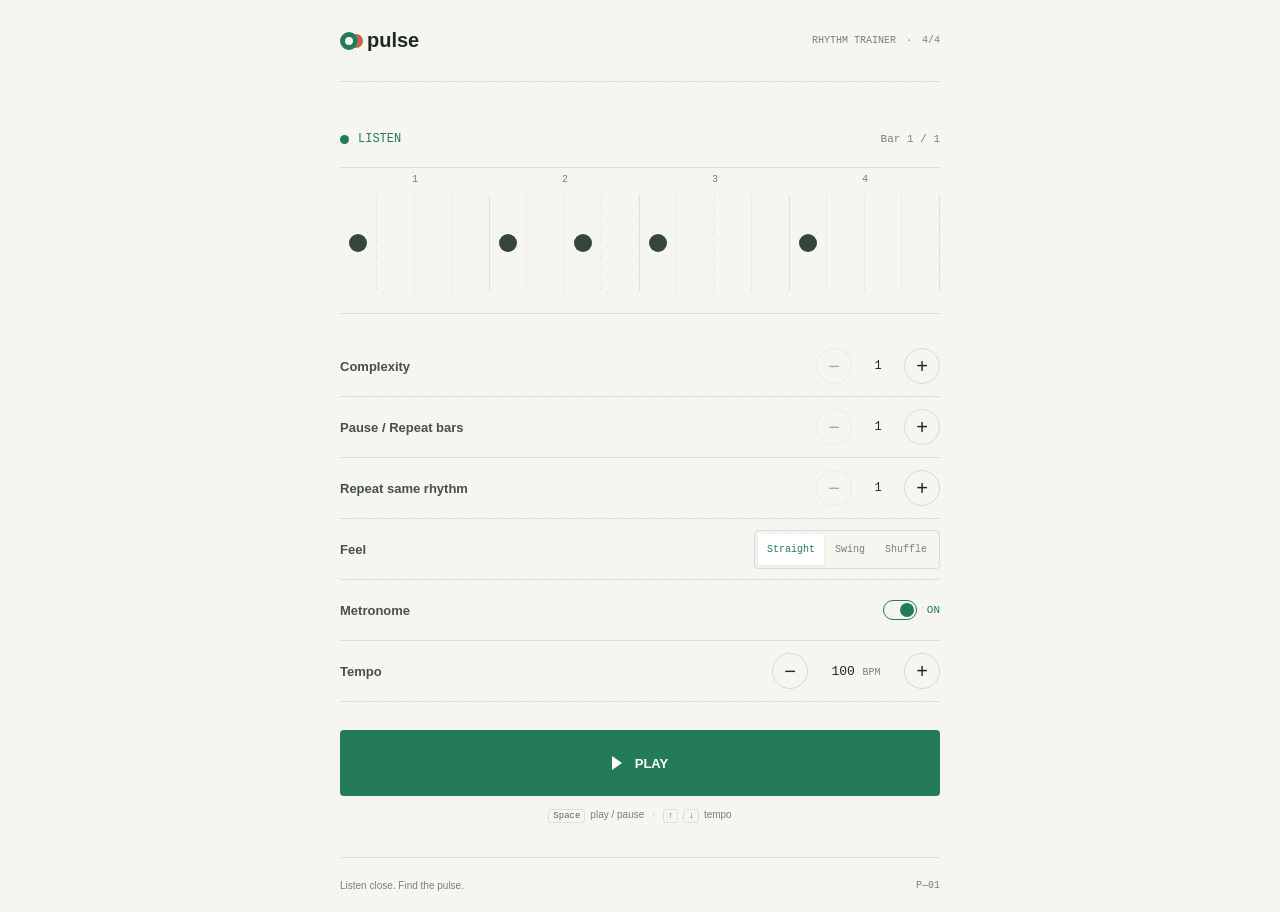
==== htmlSite.html @ c1c6c2f1 "Add files via upload" ====
<!doctype html>
<html lang="en">
<head>
  <meta charset="utf-8">
  <meta name="viewport" content="width=device-width, initial-scale=1">
  <meta name="theme-color" content="#f5f6ef">
  <title>Pulse | Rhythm Trainer</title>
  <link rel="manifest" href="./manifest.webmanifest">
  <link rel="apple-touch-icon" href="./apple-touch-icon.png">
  <meta name="apple-mobile-web-app-capable" content="yes">
  <meta name="apple-mobile-web-app-status-bar-style" content="default">
  <style>
:root {
  color-scheme: light;
  --paper: #f5f6ef;
  --ink: #1d2925;
  --muted: #78817a;
  --line: #dce1d8;
  --green: #237b57;
  --green-soft: #e2eee5;
  --coral: #c85f48;
  --coral-soft: #f6e5df;
  --mono: 'SFMono-Regular', Consolas, 'Liberation Mono', monospace;
  --sans: 'Avenir Next', Avenir, 'Trebuchet MS', sans-serif;
}

* { box-sizing: border-box; }

html { min-width: 320px; background: var(--paper); }

body {
  min-height: 100vh;
  margin: 0;
  color: var(--ink);
  font-family: var(--sans);
  background-color: var(--paper);
  background-image: radial-gradient(#d7ddd2 0.7px, transparent 0.7px);
  background-size: 15px 15px;
  -webkit-tap-highlight-color: transparent;
  user-select: none;
  -webkit-user-select: none;
}

button { color: inherit; font: inherit; }
button:focus-visible, a:focus-visible { outline: 3px solid #438e6e; outline-offset: 3px; }

.app-shell {
  display: flex;
  flex-direction: column;
  width: min(100% - 48px, 600px);
  min-height: 100vh;
  margin: 0 auto;
}

.topline, footer {
  display: flex;
  align-items: center;
  justify-content: space-between;
}

.topline { height: 82px; border-bottom: 1px solid var(--line); }

.wordmark {
  display: inline-flex;
  gap: 9px;
  align-items: center;
  color: var(--ink);
  font-size: 20px;
  font-weight: 800;
  letter-spacing: 0;
  text-decoration: none;
}

.brand-mark {
  width: 18px;
  height: 18px;
  border: 5px solid var(--green);
  border-radius: 50%;
  box-shadow: 7px 0 0 -2px var(--coral);
}

.meter-label, .footer-mark {
  color: var(--muted);
  font: 10px var(--mono);
  letter-spacing: 0;
}

.meter-label span { padding: 0 4px; color: var(--coral); }

.practice { flex: 1; padding: 50px 0 34px; }

.phase-row { display: flex; align-items: center; justify-content: space-between; margin-bottom: 21px; }

.phase-indicator { display: inline-flex; gap: 9px; align-items: center; color: var(--green); }
.phase-indicator.your-turn { color: var(--coral); }
.phase-dot { width: 9px; height: 9px; border-radius: 50%; background: currentColor; }
.phase-name { font: 500 12px var(--mono); letter-spacing: 0; }
.bar-position { color: var(--muted); font: 11px var(--mono); }

.timeline-wrap {
  position: relative;
  padding-top: 27px;
  padding-bottom: 22px;
  border-top: 1px solid var(--line);
  border-bottom: 1px solid var(--line);
}

.grid-labels {
  position: absolute;
  inset: 6px 0 auto;
  display: grid;
  height: 13px;
  grid-template-columns: repeat(var(--step-count, 4), minmax(0, 1fr));
  color: #748078;
  font: 10px var(--mono);
  text-align: center;
}

.timeline { position: relative; display: grid; min-height: 96px; grid-template-columns: repeat(4, minmax(0, 1fr)); }
.beat-group { display: grid; grid-template-columns: repeat(4, minmax(0, 1fr)); border-right: 1px solid var(--line); }
.beat-group:last-child { border-right: 0; }
.subdivision {
  position: relative;
  display: grid;
  min-width: 0;
  place-items: center;
  border-right: 1px dotted #e1e4dc;
}
.subdivision:last-child { border-right: 0; }
.note-marker {
  display: none;
  z-index: 1;
  width: 18px;
  height: 18px;
  border-radius: 50%;
  background: #35443c;
}
.subdivision.is-hit .note-marker { display: block; }
.subdivision.is-sounding .note-marker {
  width: 26px;
  height: 26px;
  background: var(--green);
  box-shadow: 0 0 0 5px var(--green-soft), 0 0 15px #237b5740;
}
.playhead {
  position: absolute;
  z-index: 2;
  top: -5px;
  bottom: -7px;
  left: 0;
  width: 2px;
  background: var(--green);
  opacity: 0;
  pointer-events: none;
}
.your-turn-mode .playhead { background: var(--coral); }

.settings { padding-top: 22px; }
.setting-row {
  display: flex;
  min-height: 61px;
  align-items: center;
  justify-content: space-between;
  border-bottom: 1px solid var(--line);
}
.setting-label { color: #45514a; font-size: 13px; font-weight: 600; }

.stepper { display: flex; align-items: center; gap: 13px; }
.stepper button {
  display: grid;
  width: 36px;
  height: 36px;
  padding: 0;
  place-items: center;
  border: 1px solid #d5dbd2;
  border-radius: 50%;
  background: transparent;
  cursor: pointer;
  font-size: 20px;
  line-height: 1;
  transition: background 120ms ease, border-color 120ms ease, transform 120ms ease;
  touch-action: manipulation;
}
.stepper button:hover:not(:disabled) { border-color: var(--green); background: white; }
.stepper button:active:not(:disabled) { transform: scale(.93); }
.stepper button:disabled { opacity: .35; cursor: default; }
.stepper output { min-width: 26px; color: var(--ink); text-align: center; font: 12px var(--mono); }
.tempo-stepper { gap: 11px; }
.tempo-stepper output { min-width: 74px; font-size: 13px; }
.tempo-stepper small { color: var(--muted); font: 10px var(--mono); }

.feel-control {
  display: inline-flex;
  gap: 2px;
  padding: 3px;
  border: 1px solid #d5dbd2;
  border-radius: 4px;
}
.feel-control button {
  min-height: 31px;
  padding: 0 9px;
  border: 0;
  border-radius: 2px;
  background: transparent;
  color: var(--muted);
  cursor: pointer;
  font: 10px var(--mono);
  touch-action: manipulation;
}
.feel-control button[aria-pressed="true"] { background: white; color: var(--green); box-shadow: 0 1px 3px #1d29251a; }

.toggle {
  display: inline-flex;
  gap: 10px;
  min-width: 78px;
  align-items: center;
  justify-content: flex-end;
  padding: 8px 0 8px 8px;
  border: 0;
  background: transparent;
  color: var(--green);
  cursor: pointer;
  font: 11px var(--mono);
  touch-action: manipulation;
}
.toggle[aria-pressed="false"] { color: var(--muted); }
.toggle-track { display: flex; width: 34px; height: 20px; align-items: center; padding: 2px; border: 1px solid currentColor; border-radius: 12px; }
.toggle-track span { width: 14px; height: 14px; border-radius: 50%; background: currentColor; transition: transform 150ms ease; }
.toggle[aria-pressed="true"] .toggle-track span { transform: translateX(14px); }

.play-button {
  display: flex;
  width: 100%;
  min-height: 66px;
  gap: 13px;
  align-items: center;
  justify-content: center;
  margin-top: 28px;
  border: 0;
  border-radius: 4px;
  background: var(--green);
  color: white;
  cursor: pointer;
  font-size: 13px;
  font-weight: 800;
  letter-spacing: 0;
  transition: background 150ms ease, transform 120ms ease;
  touch-action: manipulation;
}
.play-button:hover { background: #1c6849; }
.play-button:active { transform: scale(.99); }
.play-icon { width: 0; height: 0; border-top: 7px solid transparent; border-bottom: 7px solid transparent; border-left: 10px solid white; }
.play-button.is-playing { background: #263b32; }
.play-button.is-playing .play-icon { width: 10px; height: 14px; border: 0; border-right: 3px solid white; border-left: 3px solid white; }

.keyboard-hint { display: flex; justify-content: center; gap: 5px; margin: 13px 0 0; color: var(--muted); font-size: 10px; }
.keyboard-hint > span { padding: 0 3px; color: #b0b6ad; }
kbd { padding: 1px 4px; border: 1px solid var(--line); border-radius: 3px; color: #59645d; font: 9px var(--mono); }

footer { min-height: 55px; border-top: 1px solid var(--line); color: var(--muted); font-size: 10px; }

@media (max-width: 520px) {
  .app-shell { width: min(100% - 36px, 440px); }
  .topline { height: 68px; }
  .practice { padding-top: 35px; }
  .setting-row { min-height: 59px; }
  .stepper { gap: 10px; }
  .stepper button { width: 40px; height: 40px; }
  .setting-label { font-size: 12px; }
  .feel-control button { padding: 0 7px; font-size: 9px; }
  .play-button { min-height: 70px; margin-top: 25px; }
}

@media (prefers-reduced-motion: reduce) {
  *, *::before, *::after { scroll-behavior: auto !important; transition-duration: .01ms !important; }
}
  </style>
</head>
<body>
  <main class="app-shell">
    <header class="topline">
      <a class="wordmark" href="#" aria-label="Pulse Rhythm Trainer home"><span class="brand-mark" aria-hidden="true"></span>pulse</a>
      <span class="meter-label">RHYTHM TRAINER <span>·</span> 4/4</span>
    </header>

    <section class="practice" aria-label="Rhythm practice">
      <div class="phase-row">
        <div class="phase-indicator listen-phase" id="phase-indicator" aria-live="polite">
          <span class="phase-dot" aria-hidden="true"></span>
          <span class="phase-name" id="phase-name">LISTEN</span>
        </div>
        <span class="bar-position" id="bar-position">Bar 1 / 1</span>
      </div>

      <div class="timeline-wrap" id="timeline-wrap" aria-label="Rhythm timeline">
        <div class="grid-labels" id="grid-labels" aria-hidden="true"></div>
        <div class="timeline" id="timeline" role="img" aria-label="Generated rhythm"></div>
      </div>

      <div class="settings" aria-label="Practice settings">
        <div class="setting-row">
          <span class="setting-label">Complexity</span>
          <div class="stepper" role="group" aria-label="Complexity">
            <button type="button" data-control="complexity" data-delta="-1" aria-label="Decrease complexity">−</button>
            <output id="complexity-value" for="complexity-minus complexity-plus">1</output>
            <button type="button" data-control="complexity" data-delta="1" aria-label="Increase complexity">+</button>
          </div>
        </div>
        <div class="setting-row">
          <span class="setting-label">Pause / Repeat bars</span>
          <div class="stepper" role="group" aria-label="Pause / Repeat bars">
            <button type="button" data-control="pauseBars" data-delta="-1" aria-label="Decrease repeat bars">−</button>
            <output id="pause-bars-value">1</output>
            <button type="button" data-control="pauseBars" data-delta="1" aria-label="Increase repeat bars">+</button>
          </div>
        </div>
        <div class="setting-row">
          <span class="setting-label">Repeat same rhythm</span>
          <div class="stepper" role="group" aria-label="Repeat same rhythm">
            <button type="button" data-control="repeatCount" data-delta="-1" aria-label="Decrease rhythm repeats">−</button>
            <output id="repeat-count-value">1</output>
            <button type="button" data-control="repeatCount" data-delta="1" aria-label="Increase rhythm repeats">+</button>
          </div>
        </div>
        <div class="setting-row">
          <span class="setting-label">Feel</span>
          <div class="feel-control" role="group" aria-label="Rhythm feel">
            <button type="button" data-feel="straight" aria-pressed="true">Straight</button>
            <button type="button" data-feel="swing" aria-pressed="false">Swing</button>
            <button type="button" data-feel="shuffle" aria-pressed="false">Shuffle</button>
          </div>
        </div>
        <div class="setting-row">
          <span class="setting-label">Metronome</span>
          <button class="toggle" id="metronome-toggle" type="button" aria-pressed="true"><span class="toggle-track" aria-hidden="true"><span></span></span><span id="metronome-value">ON</span></button>
        </div>
        <div class="setting-row tempo-row">
          <span class="setting-label">Tempo</span>
          <div class="stepper tempo-stepper" role="group" aria-label="Tempo">
            <button type="button" data-control="tempo" data-delta="-5" aria-label="Decrease tempo by 5 BPM">−</button>
            <output id="tempo-value">100 <small>BPM</small></output>
            <button type="button" data-control="tempo" data-delta="5" aria-label="Increase tempo by 5 BPM">+</button>
          </div>
        </div>
      </div>

      <button class="play-button" id="play-button" type="button" aria-label="Start rhythm training">
        <span class="play-icon" aria-hidden="true"></span>
        <span id="play-label">PLAY</span>
      </button>
      <p class="keyboard-hint"><kbd>Space</kbd> play / pause <span>·</span> <kbd>↑</kbd><kbd>↓</kbd> tempo</p>
    </section>
    <footer><span>Listen close. Find the pulse.</span><span class="footer-mark">P—01</span></footer>
  </main>
<script>
const state = {
  tempo: 100,
  complexity: 1,
  feel: 'straight',
  pauseBars: 1,
  repeatCount: 1,
  metronome: true,
  playing: false,
  rhythm: [],
};

const rhythmGenerator = {
  generate(level, feel) {
    const hits = new Array(16).fill(false);
    const chance = (value) => Math.random() < value;

    if (level === 1) {
      for (let beat = 0; beat < 4; beat += 1) hits[beat * 4] = chance(0.7);
      if (hits.filter(Boolean).length < 2) {
        hits[0] = true;
        hits[8] = true;
      }
    } else {
      const downbeatChance = level === 2 ? 0.72 : level === 3 ? 0.66 : 0.62;
      const eighthChance = level === 2 ? 0.22 : level === 3 ? 0.38 : level === 4 ? 0.31 : 0.4;
      const sixteenthChance = level === 4 ? 0.13 : level === 5 ? 0.2 : 0;

      for (let beat = 0; beat < 4; beat += 1) {
        const base = beat * 4;
        hits[base] = chance(downbeatChance);
        hits[base + 2] = chance(eighthChance);
        if (sixteenthChance) {
          hits[base + 1] = chance(sixteenthChance);
          hits[base + 3] = chance(sixteenthChance);
        }
      }

      if (level >= 3 && !hits.some((hit, index) => hit && index % 4 !== 0)) {
        hits[level === 3 ? 6 : 5] = true;
      }
      if (hits.filter(Boolean).length < 2) {
        hits[0] = true;
        hits[8] = true;
      }
      if (level === 5 && hits.filter(Boolean).length > 11) {
        const onsets = hits.map((hit, index) => hit ? index : -1).filter((index) => index >= 0);
        for (const index of onsets.slice(10)) hits[index] = false;
      }
    }

    const offbeatPositions = [2, 6, 10, 14];
    if (!offbeatPositions.some((position) => hits[position])) {
      if (level === 5 && hits.filter(Boolean).length >= 11) {
        const removable = hits.findIndex((hit, index) => hit && index % 4 !== 0);
        if (removable >= 0) hits[removable] = false;
      }
      const position = offbeatPositions[Math.floor(Math.random() * offbeatPositions.length)];
      hits[position] = true;
    }

    const swingRatio = feel === 'swing' ? 0.6 : feel === 'shuffle' ? 2 / 3 : null;
    const positions = hits.flatMap((hit, subdivision) => {
      if (!hit) return [];
      const beat = Math.floor(subdivision / 4);
      const part = subdivision % 4;
      return [part === 2 && swingRatio !== null ? beat + swingRatio : subdivision / 4];
    });
    return positions.map((position, index) => {
      const nextPosition = positions[index + 1] ?? 4;
      return {
        position,
        duration: Math.min(1, nextPosition - position),
        scheduledAudioTime: null,
        soundDuration: 0,
      };
    });
  },
};

const audioEngine = {
  context: null,
  unlocked: false,
  activeSources: new Set(),

  async resume() {
    if (this.context?.state === 'closed') {
      this.context = null;
      this.unlocked = false;
    }
    if (!this.context) {
      const AudioContextClass = window.AudioContext || window.webkitAudioContext;
      if (!AudioContextClass) throw new Error('Web Audio is not supported in this browser.');
      this.context = new AudioContextClass();
    }
    const context = this.context;
    if (!this.unlocked || context.state !== 'running') {
      const source = context.createBufferSource();
      source.buffer = context.createBuffer(1, 1, context.sampleRate);
      source.connect(context.destination);
      source.start(0);
      this.unlocked = true;
    }
    if (context.state !== 'running') await context.resume();
    if (context.state !== 'running') throw new Error('AudioContext could not be resumed.');
    return context;
  },

  tone(time, frequency, volume, type, duration) {
    const context = this.context;
    const oscillator = context.createOscillator();
    const gain = context.createGain();
    oscillator.type = type;
    oscillator.frequency.setValueAtTime(frequency, time);
    gain.gain.setValueAtTime(0.0001, time);
    gain.gain.exponentialRampToValueAtTime(volume, time + 0.004);
    gain.gain.exponentialRampToValueAtTime(0.0001, time + duration);
    oscillator.connect(gain);
    gain.connect(context.destination);
    oscillator.addEventListener('ended', () => this.activeSources.delete(oscillator), { once: true });
    this.activeSources.add(oscillator);
    oscillator.start(time);
    oscillator.stop(time + duration + 0.01);
  },

  click(time, accented) {
    this.tone(time, accented ? 1250 : 930, accented ? 0.035 : 0.021, 'sine', 0.045);
  },

  hit(time, duration) {
    this.tone(time, 620, 0.13, 'triangle', duration);
  },

  stopAll() {
    for (const source of this.activeSources) {
      try { source.stop(); } catch { /* The source may already have ended. */ }
    }
    this.activeSources.clear();
  },
};

const scheduler = {
  intervalId: null,
  nextBeatTime: 0,
  segment: null,
  segments: [],
  lookahead: 0.12,

  start(startTime) {
    this.segments = [];
    this.segment = null;
    this.nextBeatTime = startTime;
    this.startBar(startTime, 'countin', 1, 1, state.rhythm, 1, state.repeatCount, state.pauseBars);
    this.intervalId = window.setInterval(() => this.tick(), 25);
    this.tick();
  },

  stop() {
    if (this.intervalId !== null) window.clearInterval(this.intervalId);
    this.intervalId = null;
    this.segment = null;
    this.segments = [];
  },

  startBar(startTime, kind, bar, total, rhythm, cycle, cycleTotal, turnTotal) {
    this.segment = {
      kind,
      bar,
      total,
      rhythm,
      cycle,
      cycleTotal,
      turnTotal,
      startTime,
      endTime: null,
      beatTimes: [startTime],
      beat: 0,
    };
    this.segments.push(this.segment);
    if (this.segments.length > 64) this.segments.shift();
  },

  tick() {
    if (!state.playing || !audioEngine.context) return;
    const horizon = audioEngine.context.currentTime + this.lookahead;
    while (this.nextBeatTime < horizon) this.scheduleBeat(this.nextBeatTime);
  },

  scheduleBeat(time) {
    const segment = this.segment;
    if (!segment) return;
    const beat = segment.beat;
    const beatDuration = 60 / state.tempo;
    segment.beatTimes[beat + 1] = time + beatDuration;

    if (state.metronome) audioEngine.click(time, beat === 0);
    if (segment.kind === 'listen') {
      for (const event of segment.rhythm) {
        if (event.position < beat || event.position >= beat + 1) continue;
        const eventTime = time + (event.position - beat) * beatDuration;
        event.scheduledAudioTime = eventTime;
        event.soundDuration = Math.min(0.12, event.duration * beatDuration * 0.8);
        audioEngine.hit(eventTime, event.soundDuration);
      }
    }

    segment.beat += 1;
    this.nextBeatTime = time + beatDuration;
    if (segment.beat === 4) this.advance(segment, this.nextBeatTime);
  },

  advance(segment, nextStart) {
    segment.endTime = nextStart;
    if (segment.kind === 'countin') {
      this.startBar(nextStart, 'listen', 1, 1, segment.rhythm, segment.cycle, segment.cycleTotal, segment.turnTotal);
    } else if (segment.kind === 'listen') {
      this.startBar(nextStart, 'turn', 1, segment.turnTotal, segment.rhythm, segment.cycle, segment.cycleTotal, segment.turnTotal);
    } else if (segment.bar < segment.total) {
      this.startBar(nextStart, 'turn', segment.bar + 1, segment.total, segment.rhythm, segment.cycle, segment.cycleTotal, segment.turnTotal);
    } else if (segment.cycle < segment.cycleTotal) {
      this.startBar(nextStart, 'listen', 1, 1, segment.rhythm, segment.cycle + 1, segment.cycleTotal, segment.turnTotal);
    } else {
      this.startBar(nextStart, 'listen', 1, 1, rhythmGenerator.generate(state.complexity, state.feel), 1, state.repeatCount, state.pauseBars);
    }
  },

  segmentAt(time) {
    for (let index = this.segments.length - 1; index >= 0; index -= 1) {
      const segment = this.segments[index];
      if (time >= segment.startTime && (segment.endTime === null || time < segment.endTime)) return segment;
    }
    return null;
  },
};

const visualizer = {
  cells: [],
  playhead: null,
  animationId: null,

  init() {
    const timeline = document.getElementById('timeline');
    this.playhead = document.createElement('span');
    this.playhead.className = 'playhead';
    this.playhead.setAttribute('aria-hidden', 'true');
    this.cells = [];
    for (let beat = 0; beat < 4; beat += 1) {
      const group = document.createElement('div');
      group.className = 'beat-group';
      for (let part = 0; part < 4; part += 1) {
        const cell = document.createElement('div');
        cell.className = 'subdivision';
        const marker = document.createElement('span');
        marker.className = 'note-marker';
        marker.setAttribute('aria-hidden', 'true');
        cell.append(marker);
        group.append(cell);
        this.cells.push(cell);
      }
      timeline.append(group);
    }
    timeline.append(this.playhead);
    this.renderRhythm();
    this.animationId = window.requestAnimationFrame(() => this.frame());
  },

  renderRhythm(rhythm = state.rhythm) {
    const labels = document.getElementById('grid-labels');
    const stepCount = state.complexity === 1 ? 4 : state.complexity <= 3 ? 8 : 16;
    const partsPerBeat = stepCount / 4;
    labels.replaceChildren();
    labels.style.setProperty('--step-count', stepCount);

    for (let step = 0; step < stepCount; step += 1) {
      const label = document.createElement('span');
      const beat = Math.floor(step / partsPerBeat) + 1;
      const part = step % partsPerBeat;
      label.textContent = partsPerBeat === 1 ? String(beat) : partsPerBeat === 2 ? (part === 0 ? String(beat) : '&') : ['','e','&','a'][part] || String(beat);
      if (partsPerBeat === 4 && part === 0) label.textContent = String(beat);
      labels.append(label);
    }

    this.cells.forEach((cell) => {
      cell.rhythmEvent = null;
      cell.classList.remove('is-hit', 'is-sounding');
    });
    rhythm.forEach((event) => {
      const cell = this.cells[Math.round(event.position * 4)];
      if (!cell) return;
      cell.rhythmEvent = event;
      cell.classList.add('is-hit');
    });
  },

  frame() {
    const now = audioEngine.context?.currentTime ?? 0;
    const segment = state.playing ? scheduler.segmentAt(now) : null;
    const rhythm = segment?.rhythm ?? state.rhythm;
    if (rhythm !== state.rhythm) {
      state.rhythm = rhythm;
      this.renderRhythm(rhythm);
    }
    document.getElementById('phase-indicator').classList.toggle('your-turn', segment?.kind === 'turn');
    document.getElementById('timeline-wrap').classList.toggle('your-turn-mode', segment?.kind === 'turn');
    const listening = segment?.kind === 'listen';
    this.cells.forEach((cell) => {
      const event = cell.rhythmEvent;
      const sounding = listening && event?.scheduledAudioTime !== null && event?.scheduledAudioTime !== undefined && now >= event.scheduledAudioTime && now < event.scheduledAudioTime + event.soundDuration;
      cell.classList.toggle('is-sounding', sounding);
    });

    if (segment) {
      document.getElementById('phase-name').textContent = segment.kind === 'turn' ? 'YOUR TURN' : 'LISTEN';
      const repeatLabel = segment.cycleTotal > 1 ? `Repeat ${segment.cycle} / ${segment.cycleTotal} · ` : '';
      document.getElementById('bar-position').textContent = `${repeatLabel}Bar ${segment.bar} / ${segment.total}`;
      let beat = 0;
      while (beat < 3 && now >= (segment.beatTimes[beat + 1] ?? Infinity)) beat += 1;
      const beatStart = segment.beatTimes[beat] ?? segment.startTime;
      const beatEnd = segment.beatTimes[beat + 1] ?? beatStart + 60 / state.tempo;
      const fraction = Math.min(0.999, Math.max(0, (now - beatStart) / (beatEnd - beatStart)));
      this.playhead.style.left = `${((beat + fraction) / 4) * 100}%`;
      this.playhead.style.opacity = '1';
    } else {
      document.getElementById('phase-name').textContent = 'LISTEN';
      document.getElementById('bar-position').textContent = 'Bar 1 / 1';
      this.playhead.style.opacity = '0';
    }

    this.animationId = window.requestAnimationFrame(() => this.frame());
  },
};

const controls = {
  init() {
    document.querySelectorAll('[data-control]').forEach((button) => {
      button.addEventListener('click', () => {
        const key = button.dataset.control;
        const delta = Number(button.dataset.delta);
        const limits = { complexity: [1, 5], pauseBars: [1, 8], repeatCount: [1, 8], tempo: [40, 220] };
        state[key] = Math.min(limits[key][1], Math.max(limits[key][0], state[key] + delta));
        if (key === 'complexity' && !state.playing) {
          state.rhythm = rhythmGenerator.generate(state.complexity, state.feel);
          visualizer.renderRhythm();
        }
        this.render();
      });
    });

    document.querySelectorAll('[data-feel]').forEach((button) => {
      button.addEventListener('click', () => {
        state.feel = button.dataset.feel;
        if (!state.playing) {
          state.rhythm = rhythmGenerator.generate(state.complexity, state.feel);
          visualizer.renderRhythm();
        }
        this.render();
      });
    });

    document.getElementById('metronome-toggle').addEventListener('click', (event) => {
      state.metronome = !state.metronome;
      event.currentTarget.setAttribute('aria-pressed', String(state.metronome));
      document.getElementById('metronome-value').textContent = state.metronome ? 'ON' : 'OFF';
    });

    document.getElementById('play-button').addEventListener('click', () => this.togglePlayback());
    document.addEventListener('keydown', (event) => {
      const target = event.target;
      const isInteractive = target instanceof HTMLElement && (target.isContentEditable || /^(BUTTON|INPUT|SELECT|TEXTAREA|A)$/.test(target.tagName));
      if (event.code === 'Space' && !isInteractive) {
        event.preventDefault();
        this.togglePlayback();
      } else if (!isInteractive && event.key === 'ArrowUp') {
        event.preventDefault();
        state.tempo = Math.min(220, state.tempo + 5);
        this.render();
      } else if (!isInteractive && event.key === 'ArrowDown') {
        event.preventDefault();
        state.tempo = Math.max(40, state.tempo - 5);
        this.render();
      }
    });
    this.render();
  },

  render() {
    document.getElementById('complexity-value').textContent = state.complexity;
    document.getElementById('pause-bars-value').textContent = state.pauseBars;
    document.getElementById('repeat-count-value').textContent = state.repeatCount;
    document.getElementById('tempo-value').innerHTML = `${state.tempo} <small>BPM</small>`;
    document.querySelectorAll('[data-feel]').forEach((button) => {
      button.setAttribute('aria-pressed', String(button.dataset.feel === state.feel));
    });
    document.querySelectorAll('[data-control]').forEach((button) => {
      const [minimum, maximum] = ({ complexity: [1, 5], pauseBars: [1, 8], repeatCount: [1, 8], tempo: [40, 220] })[button.dataset.control];
      const value = state[button.dataset.control];
      const delta = Number(button.dataset.delta);
      button.disabled = delta < 0 ? value <= minimum : value >= maximum;
    });
  },

  async togglePlayback() {
    if (state.playing) {
      state.playing = false;
      scheduler.stop();
      audioEngine.stopAll();
      this.showPlaybackState(false);
      return;
    }

    const button = document.getElementById('play-button');
    button.disabled = true;
    try {
      const context = await audioEngine.resume();
      state.playing = true;
      scheduler.start(context.currentTime + 0.12);
      visualizer.renderRhythm();
      this.showPlaybackState(true);
    } catch (error) {
      document.getElementById('phase-name').textContent = 'AUDIO UNAVAILABLE';
      console.error(error);
    } finally {
      button.disabled = false;
    }
  },

  showPlaybackState(playing) {
    const button = document.getElementById('play-button');
    button.classList.toggle('is-playing', playing);
    button.setAttribute('aria-label', playing ? 'Pause rhythm training' : 'Start rhythm training');
    document.getElementById('play-label').textContent = playing ? 'PAUSE' : 'PLAY';
  },
};

state.rhythm = rhythmGenerator.generate(state.complexity, state.feel);
visualizer.init();
controls.init();
if ("serviceWorker" in navigator && location.protocol !== "file:") navigator.serviceWorker.register("./service-worker.js").catch(() => {});
</script>
</body>
</html>
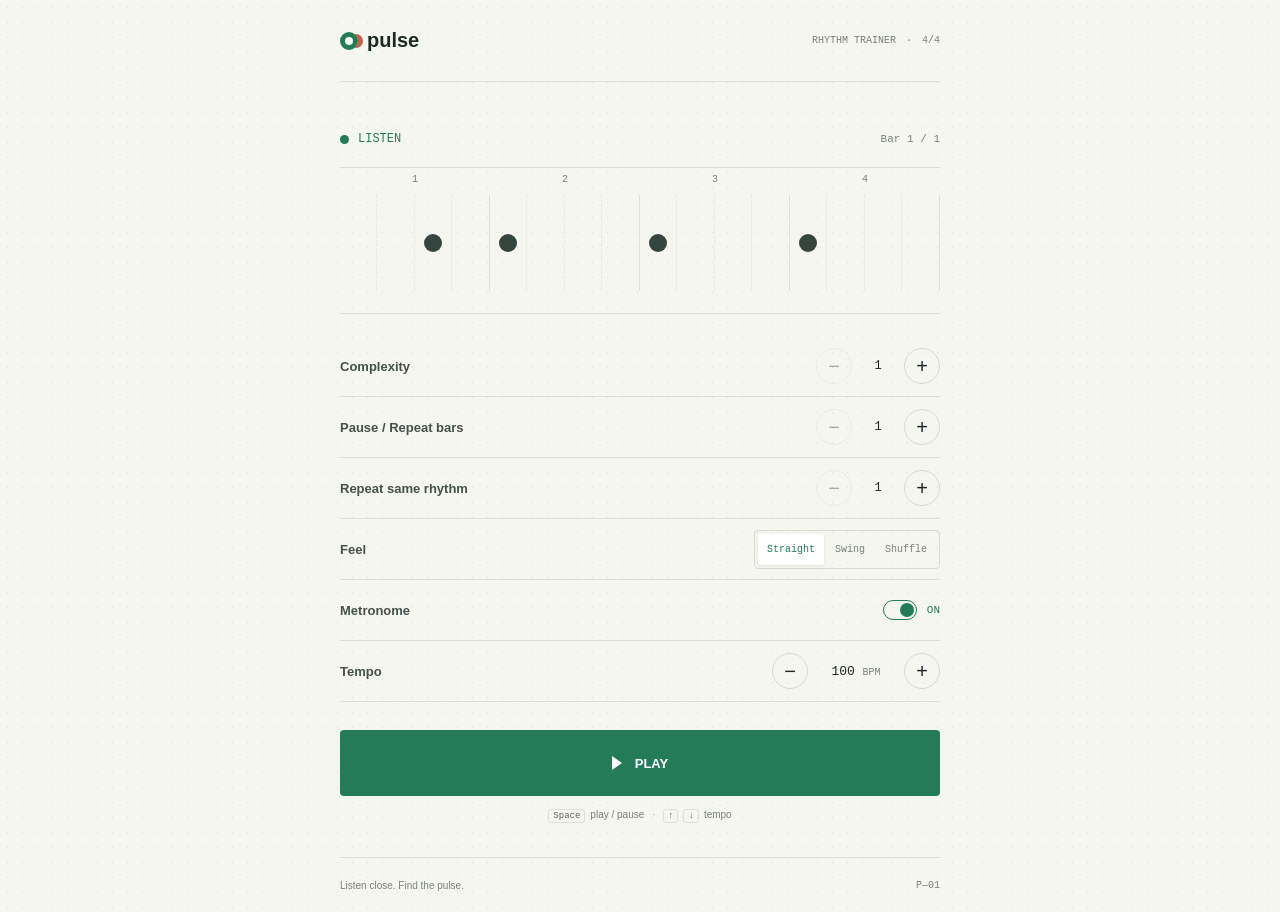
==== commit a162eceb: "Add files via upload" ====
--- a/htmlSite.html
+++ b/htmlSite.html
@@ -437,7 +437,23 @@
   unlocked: false,
   activeSources: new Set(),
 
+  diagnose(action, error) {
+    console.info('[Pulse audio]', {
+      action,
+      browser: navigator.userAgent,
+      contextState: this.context?.state ?? 'not-created',
+      sessionType: navigator.audioSession?.type ?? 'unsupported',
+      unlocked: this.unlocked,
+      schedulerActive: scheduler.intervalId !== null,
+      playing: state.playing,
+      error,
+    });
+  },
+
   async resume() {
+    if (navigator.audioSession) {
+      try { navigator.audioSession.type = 'playback'; } catch (error) { this.diagnose('audio-session-unavailable', error); }
+    }
     if (this.context?.state === 'closed') {
       this.context = null;
       this.unlocked = false;
@@ -446,17 +462,27 @@
       const AudioContextClass = window.AudioContext || window.webkitAudioContext;
       if (!AudioContextClass) throw new Error('Web Audio is not supported in this browser.');
       this.context = new AudioContextClass();
+      this.context.addEventListener('statechange', () => {
+        this.diagnose('context-statechange');
+        if (this.context.state !== 'running' && state.playing) {
+          controls.stopPlayback('Audio paused. Tap PLAY to continue.');
+        }
+      });
     }
     const context = this.context;
+    this.diagnose('resume-requested');
+    const resumeResult = context.resume();
     if (!this.unlocked || context.state !== 'running') {
       const source = context.createBufferSource();
       source.buffer = context.createBuffer(1, 1, context.sampleRate);
       source.connect(context.destination);
+      source.addEventListener('ended', () => source.disconnect(), { once: true });
       source.start(0);
-      this.unlocked = true;
-    }
-    if (context.state !== 'running') await context.resume();
+    }
+    await resumeResult;
     if (context.state !== 'running') throw new Error('AudioContext could not be resumed.');
+    this.unlocked = true;
+    this.diagnose('resume-succeeded');
     return context;
   },
 
@@ -471,7 +497,11 @@
     gain.gain.exponentialRampToValueAtTime(0.0001, time + duration);
     oscillator.connect(gain);
     gain.connect(context.destination);
-    oscillator.addEventListener('ended', () => this.activeSources.delete(oscillator), { once: true });
+    oscillator.addEventListener('ended', () => {
+      this.activeSources.delete(oscillator);
+      oscillator.disconnect();
+      gain.disconnect();
+    }, { once: true });
     this.activeSources.add(oscillator);
     oscillator.start(time);
     oscillator.stop(time + duration + 0.01);
@@ -501,6 +531,7 @@
   lookahead: 0.12,
 
   start(startTime) {
+    this.stop();
     this.segments = [];
     this.segment = null;
     this.nextBeatTime = startTime;
@@ -685,7 +716,25 @@
 };
 
 const controls = {
+  starting: false,
+  startAttempt: 0,
+
   init() {
+    const audioStatus = document.createElement('p');
+    audioStatus.id = 'audio-status';
+    audioStatus.className = 'keyboard-hint';
+    audioStatus.setAttribute('role', 'status');
+    audioStatus.hidden = true;
+    audioStatus.style.display = 'none';
+    document.getElementById('play-button').after(audioStatus);
+    document.addEventListener('visibilitychange', () => {
+      if (document.hidden && (state.playing || this.starting)) {
+        this.stopPlayback('Audio paused. Tap PLAY to continue.');
+      }
+    });
+    window.addEventListener('pagehide', () => {
+      if (state.playing || this.starting) this.stopPlayback('Audio paused. Tap PLAY to continue.');
+    });
     document.querySelectorAll('[data-control]').forEach((button) => {
       button.addEventListener('click', () => {
         const key = button.dataset.control;
@@ -753,28 +802,55 @@
     });
   },
 
+  stopPlayback(message = '') {
+    this.startAttempt += 1;
+    this.starting = false;
+    state.playing = false;
+    scheduler.stop();
+    audioEngine.stopAll();
+    this.showPlaybackState(false);
+    document.getElementById('play-button').disabled = false;
+    const status = document.getElementById('audio-status');
+    status.textContent = message;
+    status.hidden = !message;
+    status.style.display = message ? '' : 'none';
+    audioEngine.diagnose('playback-stopped');
+  },
+
   async togglePlayback() {
+    if (this.starting) return;
     if (state.playing) {
-      state.playing = false;
-      scheduler.stop();
-      audioEngine.stopAll();
-      this.showPlaybackState(false);
+      this.stopPlayback();
       return;
     }
 
     const button = document.getElementById('play-button');
+    const attempt = ++this.startAttempt;
+    this.starting = true;
     button.disabled = true;
+    document.getElementById('audio-status').hidden = true;
+    document.getElementById('audio-status').style.display = 'none';
     try {
       const context = await audioEngine.resume();
+      if (attempt !== this.startAttempt) return;
+      if (document.hidden) {
+        this.stopPlayback('Audio paused. Tap PLAY to continue.');
+        return;
+      }
       state.playing = true;
       scheduler.start(context.currentTime + 0.12);
       visualizer.renderRhythm();
       this.showPlaybackState(true);
+      audioEngine.diagnose('playback-started');
     } catch (error) {
-      document.getElementById('phase-name').textContent = 'AUDIO UNAVAILABLE';
-      console.error(error);
+      if (attempt !== this.startAttempt) return;
+      audioEngine.diagnose('playback-failed', error);
+      this.stopPlayback('Sound could not start. Tap PLAY to try again. Check Silent Mode and volume.');
     } finally {
-      button.disabled = false;
+      if (attempt === this.startAttempt) {
+        this.starting = false;
+        button.disabled = false;
+      }
     }
   },
 
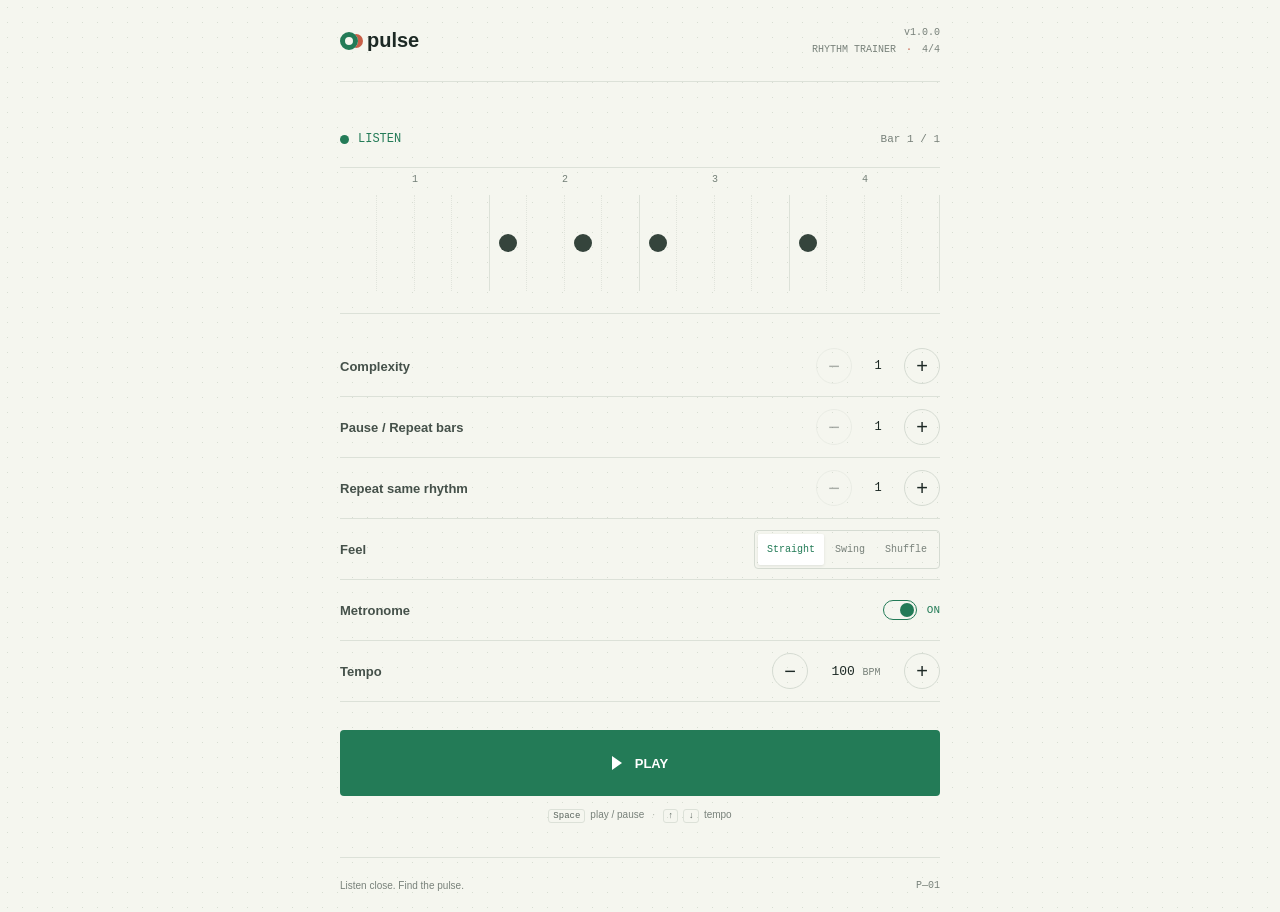
==== commit 0a09c91c: "Add files via upload" ====
--- a/htmlSite.html
+++ b/htmlSite.html
@@ -79,6 +79,9 @@
   box-shadow: 7px 0 0 -2px var(--coral);
 }
 
+.header-details { display: grid; gap: 6px; justify-items: end; }
+.app-version { color: var(--muted); font: 10px var(--mono); }
+
 .meter-label, .footer-mark {
   color: var(--muted);
   font: 10px var(--mono);
@@ -280,7 +283,10 @@
   <main class="app-shell">
     <header class="topline">
       <a class="wordmark" href="#" aria-label="Pulse Rhythm Trainer home"><span class="brand-mark" aria-hidden="true"></span>pulse</a>
-      <span class="meter-label">RHYTHM TRAINER <span>·</span> 4/4</span>
+      <div class="header-details">
+        <span class="app-version" aria-label="Version 1.0.0">v1.0.0</span>
+        <span class="meter-label">RHYTHM TRAINER <span>·</span> 4/4</span>
+      </div>
     </header>
 
     <section class="practice" aria-label="Rhythm practice">
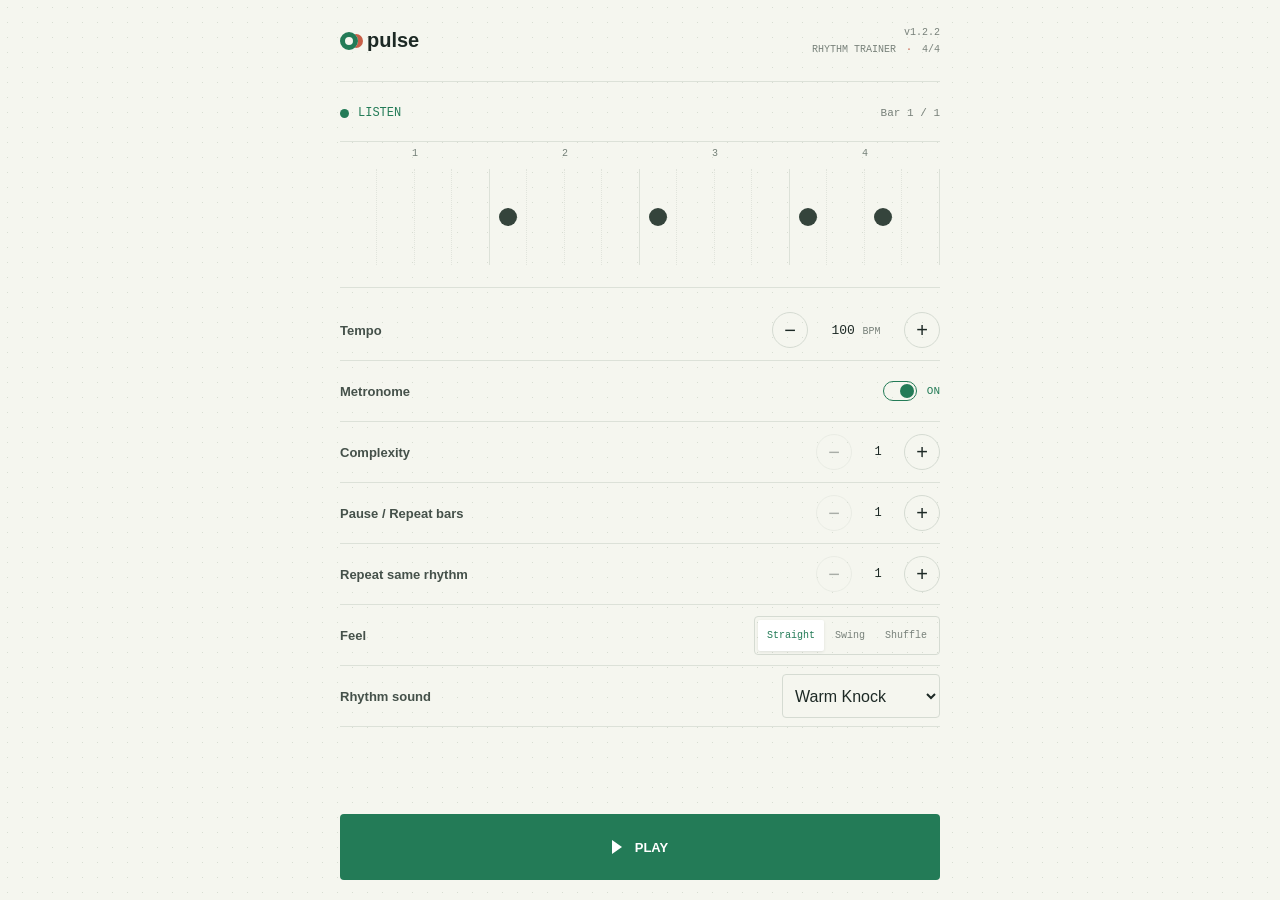
==== commit 93e485e3: "Add files via upload" ====
--- a/htmlSite.html
+++ b/htmlSite.html
@@ -2,7 +2,7 @@
 <html lang="en">
 <head>
   <meta charset="utf-8">
-  <meta name="viewport" content="width=device-width, initial-scale=1">
+  <meta name="viewport" content="width=device-width, initial-scale=1, viewport-fit=cover">
   <meta name="theme-color" content="#f5f6ef">
   <title>Pulse | Rhythm Trainer</title>
   <link rel="manifest" href="./manifest.webmanifest">
@@ -29,7 +29,9 @@
 html { min-width: 320px; background: var(--paper); }
 
 body {
-  min-height: 100vh;
+  height: 100vh;
+  height: 100dvh;
+  overflow: hidden;
   margin: 0;
   color: var(--ink);
   font-family: var(--sans);
@@ -48,7 +50,10 @@
   display: flex;
   flex-direction: column;
   width: min(100% - 48px, 600px);
-  min-height: 100vh;
+  height: 100%;
+  min-height: 0;
+  padding-top: env(safe-area-inset-top, 0px);
+  padding-bottom: env(safe-area-inset-bottom, 0px);
   margin: 0 auto;
 }
 
@@ -58,7 +63,7 @@
   justify-content: space-between;
 }
 
-.topline { height: 82px; border-bottom: 1px solid var(--line); }
+.topline { flex-shrink: 0; height: 82px; border-bottom: 1px solid var(--line); }
 
 .wordmark {
   display: inline-flex;
@@ -90,9 +95,9 @@
 
 .meter-label span { padding: 0 4px; color: var(--coral); }
 
-.practice { flex: 1; padding: 50px 0 34px; }
-
-.phase-row { display: flex; align-items: center; justify-content: space-between; margin-bottom: 21px; }
+.practice { display: flex; flex-direction: column; flex: 1; min-height: 0; padding: 24px 0 20px; }
+
+.phase-row { display: flex; flex-shrink: 0; gap: 12px; align-items: center; justify-content: space-between; margin-bottom: 21px; }
 
 .phase-indicator { display: inline-flex; gap: 9px; align-items: center; color: var(--green); }
 .phase-indicator.your-turn { color: var(--coral); }
@@ -102,6 +107,7 @@
 
 .timeline-wrap {
   position: relative;
+  flex-shrink: 0;
   padding-top: 27px;
   padding-bottom: 22px;
   border-top: 1px solid var(--line);
@@ -158,7 +164,7 @@
 }
 .your-turn-mode .playhead { background: var(--coral); }
 
-.settings { padding-top: 22px; }
+.settings { flex: 1; min-height: 0; overflow-y: auto; overscroll-behavior-y: contain; padding: 12px 4px 0; margin: 0 -4px; }
 .setting-row {
   display: flex;
   min-height: 61px;
@@ -167,6 +173,20 @@
   border-bottom: 1px solid var(--line);
 }
 .setting-label { color: #45514a; font-size: 13px; font-weight: 600; }
+
+.sound-select {
+  width: 158px;
+  max-width: 55%;
+  min-height: 44px;
+  padding: 8px;
+  border: 1px solid #d5dbd2;
+  border-radius: 4px;
+  background: var(--paper);
+  color: var(--ink);
+  font: 16px var(--sans);
+  touch-action: manipulation;
+}
+.sound-select:focus-visible { outline: 3px solid #438e6e; outline-offset: 3px; }
 
 .stepper { display: flex; align-items: center; gap: 13px; }
 .stepper button {
@@ -233,6 +253,7 @@
 
 .play-button {
   display: flex;
+  flex-shrink: 0;
   width: 100%;
   min-height: 66px;
   gap: 13px;
@@ -256,16 +277,16 @@
 .play-button.is-playing { background: #263b32; }
 .play-button.is-playing .play-icon { width: 10px; height: 14px; border: 0; border-right: 3px solid white; border-left: 3px solid white; }
 
-.keyboard-hint { display: flex; justify-content: center; gap: 5px; margin: 13px 0 0; color: var(--muted); font-size: 10px; }
+.keyboard-hint { display: flex; flex-shrink: 0; flex-wrap: wrap; justify-content: center; gap: 5px; margin: 13px 0 0; color: var(--muted); font-size: 10px; }
 .keyboard-hint > span { padding: 0 3px; color: #b0b6ad; }
 kbd { padding: 1px 4px; border: 1px solid var(--line); border-radius: 3px; color: #59645d; font: 9px var(--mono); }
 
-footer { min-height: 55px; border-top: 1px solid var(--line); color: var(--muted); font-size: 10px; }
+footer { flex-shrink: 0; min-height: 40px; border-top: 1px solid var(--line); color: var(--muted); font-size: 10px; }
 
 @media (max-width: 520px) {
   .app-shell { width: min(100% - 36px, 440px); }
   .topline { height: 68px; }
-  .practice { padding-top: 35px; }
+  .practice { padding-top: 20px; }
   .setting-row { min-height: 59px; }
   .stepper { gap: 10px; }
   .stepper button { width: 40px; height: 40px; }
@@ -274,17 +295,26 @@
   .play-button { min-height: 70px; margin-top: 25px; }
 }
 
+@media (max-height: 600px) {
+  .topline { height: 48px; }
+  .practice { padding: 8px 0; }
+  .phase-row { margin-bottom: 12px; }
+  .timeline { min-height: 64px; }
+  .timeline-wrap { padding-bottom: 12px; }
+  .play-button { min-height: 52px; margin-top: 12px; }
+  .practice > .keyboard-hint:not(#audio-status), footer { display: none; }
+}
+
 @media (prefers-reduced-motion: reduce) {
   *, *::before, *::after { scroll-behavior: auto !important; transition-duration: .01ms !important; }
-}
-  </style>
+}  </style>
 </head>
 <body>
   <main class="app-shell">
     <header class="topline">
       <a class="wordmark" href="#" aria-label="Pulse Rhythm Trainer home"><span class="brand-mark" aria-hidden="true"></span>pulse</a>
       <div class="header-details">
-        <span class="app-version" aria-label="Version 1.0.0">v1.0.0</span>
+        <span class="app-version" aria-label="Version 1.2.2">v1.2.2</span>
         <span class="meter-label">RHYTHM TRAINER <span>·</span> 4/4</span>
       </div>
     </header>
@@ -304,6 +334,18 @@
       </div>
 
       <div class="settings" aria-label="Practice settings">
+        <div class="setting-row tempo-row">
+          <span class="setting-label">Tempo</span>
+          <div class="stepper tempo-stepper" role="group" aria-label="Tempo">
+            <button type="button" data-control="tempo" data-delta="-5" aria-label="Decrease tempo by 5 BPM">−</button>
+            <output id="tempo-value">100 <small>BPM</small></output>
+            <button type="button" data-control="tempo" data-delta="5" aria-label="Increase tempo by 5 BPM">+</button>
+          </div>
+        </div>
+        <div class="setting-row">
+          <span class="setting-label">Metronome</span>
+          <button class="toggle" id="metronome-toggle" type="button" aria-pressed="true"><span class="toggle-track" aria-hidden="true"><span></span></span><span id="metronome-value">ON</span></button>
+        </div>
         <div class="setting-row">
           <span class="setting-label">Complexity</span>
           <div class="stepper" role="group" aria-label="Complexity">
@@ -337,16 +379,13 @@
           </div>
         </div>
         <div class="setting-row">
-          <span class="setting-label">Metronome</span>
-          <button class="toggle" id="metronome-toggle" type="button" aria-pressed="true"><span class="toggle-track" aria-hidden="true"><span></span></span><span id="metronome-value">ON</span></button>
-        </div>
-        <div class="setting-row tempo-row">
-          <span class="setting-label">Tempo</span>
-          <div class="stepper tempo-stepper" role="group" aria-label="Tempo">
-            <button type="button" data-control="tempo" data-delta="-5" aria-label="Decrease tempo by 5 BPM">−</button>
-            <output id="tempo-value">100 <small>BPM</small></output>
-            <button type="button" data-control="tempo" data-delta="5" aria-label="Increase tempo by 5 BPM">+</button>
-          </div>
+          <label class="setting-label" for="rhythm-sound">Rhythm sound</label>
+          <select class="sound-select" id="rhythm-sound">
+            <option value="warm-knock">Warm Knock</option>
+            <option value="low-pulse">Low Pulse</option>
+            <option value="soft-tone">Soft Tone</option>
+            <option value="original-click">Original Click</option>
+          </select>
         </div>
       </div>
 
@@ -354,15 +393,14 @@
         <span class="play-icon" aria-hidden="true"></span>
         <span id="play-label">PLAY</span>
       </button>
-      <p class="keyboard-hint"><kbd>Space</kbd> play / pause <span>·</span> <kbd>↑</kbd><kbd>↓</kbd> tempo</p>
     </section>
-    <footer><span>Listen close. Find the pulse.</span><span class="footer-mark">P—01</span></footer>
   </main>
 <script>
 const state = {
   tempo: 100,
   complexity: 1,
   feel: 'straight',
+  rhythmSound: 'warm-knock',
   pauseBars: 1,
   repeatCount: 1,
   metronome: true,
@@ -442,6 +480,12 @@
   context: null,
   unlocked: false,
   activeSources: new Set(),
+  rhythmSounds: {
+    'warm-knock': { frequency: 220, volume: 0.18, type: 'triangle' },
+    'low-pulse': { frequency: 110, volume: 0.22, type: 'sine' },
+    'soft-tone': { frequency: 330, volume: 0.16, type: 'sine' },
+    'original-click': { frequency: 620, volume: 0.13, type: 'triangle' },
+  },
 
   diagnose(action, error) {
     console.info('[Pulse audio]', {
@@ -518,7 +562,8 @@
   },
 
   hit(time, duration) {
-    this.tone(time, 620, 0.13, 'triangle', duration);
+    const sound = this.rhythmSounds[state.rhythmSound] ?? this.rhythmSounds['warm-knock'];
+    this.tone(time, sound.frequency, sound.volume, sound.type, duration);
   },
 
   stopAll() {
@@ -732,7 +777,7 @@
     audioStatus.setAttribute('role', 'status');
     audioStatus.hidden = true;
     audioStatus.style.display = 'none';
-    document.getElementById('play-button').after(audioStatus);
+    document.getElementById('play-button').before(audioStatus);
     document.addEventListener('visibilitychange', () => {
       if (document.hidden && (state.playing || this.starting)) {
         this.stopPlayback('Audio paused. Tap PLAY to continue.');
@@ -764,6 +809,11 @@
         }
         this.render();
       });
+    });
+
+    document.getElementById('rhythm-sound').addEventListener('change', (event) => {
+      const sound = event.currentTarget.value;
+      if (Object.hasOwn(audioEngine.rhythmSounds, sound)) state.rhythmSound = sound;
     });
 
     document.getElementById('metronome-toggle').addEventListener('click', (event) => {
@@ -793,6 +843,7 @@
   },
 
   render() {
+    document.getElementById('rhythm-sound').value = state.rhythmSound;
     document.getElementById('complexity-value').textContent = state.complexity;
     document.getElementById('pause-bars-value').textContent = state.pauseBars;
     document.getElementById('repeat-count-value').textContent = state.repeatCount;
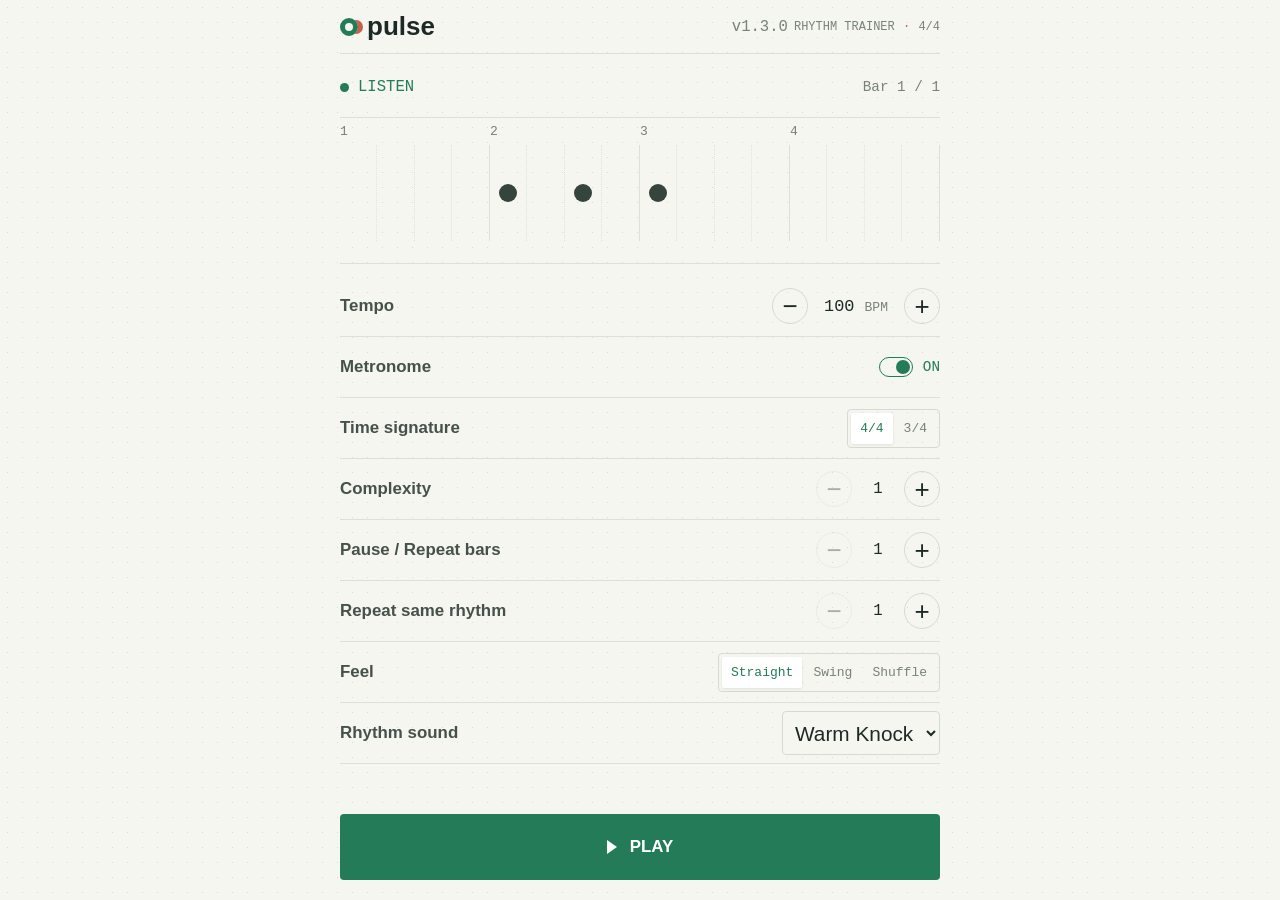
==== commit e07ab4c5: "Add files via upload" ====
--- a/htmlSite.html
+++ b/htmlSite.html
@@ -35,6 +35,7 @@
   margin: 0;
   color: var(--ink);
   font-family: var(--sans);
+  font-size: 20.8px;
   background-color: var(--paper);
   background-image: radial-gradient(#d7ddd2 0.7px, transparent 0.7px);
   background-size: 15px 15px;
@@ -63,14 +64,14 @@
   justify-content: space-between;
 }
 
-.topline { flex-shrink: 0; height: 82px; border-bottom: 1px solid var(--line); }
+.topline { flex-shrink: 0; gap: 8px; height: 54px; border-bottom: 1px solid var(--line); }
 
 .wordmark {
   display: inline-flex;
   gap: 9px;
   align-items: center;
   color: var(--ink);
-  font-size: 20px;
+  font-size: 26px;
   font-weight: 800;
   letter-spacing: 0;
   text-decoration: none;
@@ -84,26 +85,27 @@
   box-shadow: 7px 0 0 -2px var(--coral);
 }
 
-.header-details { display: grid; gap: 6px; justify-items: end; }
-.app-version { color: var(--muted); font: 10px var(--mono); }
+.header-details { display: flex; flex-wrap: wrap; gap: 0 6px; min-width: 0; align-items: center; justify-content: flex-end; white-space: nowrap; }
+.app-version { color: var(--muted); font: 15.6px var(--mono); }
 
 .meter-label, .footer-mark {
   color: var(--muted);
-  font: 10px var(--mono);
+  font: 15.6px var(--mono);
   letter-spacing: 0;
 }
 
-.meter-label span { padding: 0 4px; color: var(--coral); }
+.meter-label { font-size: 12px; }
+.meter-label span { padding: 0 1px; color: var(--coral); }
 
 .practice { display: flex; flex-direction: column; flex: 1; min-height: 0; padding: 24px 0 20px; }
 
-.phase-row { display: flex; flex-shrink: 0; gap: 12px; align-items: center; justify-content: space-between; margin-bottom: 21px; }
+.phase-row { display: flex; flex-shrink: 0; flex-wrap: wrap; gap: 4px 12px; align-items: center; justify-content: space-between; margin-bottom: 21px; }
 
 .phase-indicator { display: inline-flex; gap: 9px; align-items: center; color: var(--green); }
 .phase-indicator.your-turn { color: var(--coral); }
 .phase-dot { width: 9px; height: 9px; border-radius: 50%; background: currentColor; }
-.phase-name { font: 500 12px var(--mono); letter-spacing: 0; }
-.bar-position { color: var(--muted); font: 11px var(--mono); }
+.phase-name { font: 500 15.6px var(--mono); letter-spacing: 0; }
+.bar-position { color: var(--muted); font: 14.3px var(--mono); }
 
 .timeline-wrap {
   position: relative;
@@ -118,14 +120,14 @@
   position: absolute;
   inset: 6px 0 auto;
   display: grid;
-  height: 13px;
+  height: 17px;
   grid-template-columns: repeat(var(--step-count, 4), minmax(0, 1fr));
   color: #748078;
-  font: 10px var(--mono);
-  text-align: center;
-}
-
-.timeline { position: relative; display: grid; min-height: 96px; grid-template-columns: repeat(4, minmax(0, 1fr)); }
+  font: 13px var(--mono);
+  text-align: left;
+}
+
+.timeline { position: relative; display: grid; min-height: 96px; grid-template-columns: repeat(var(--beats-per-bar, 4), minmax(0, 1fr)); }
 .beat-group { display: grid; grid-template-columns: repeat(4, minmax(0, 1fr)); border-right: 1px solid var(--line); }
 .beat-group:last-child { border-right: 0; }
 .subdivision {
@@ -167,12 +169,14 @@
 .settings { flex: 1; min-height: 0; overflow-y: auto; overscroll-behavior-y: contain; padding: 12px 4px 0; margin: 0 -4px; }
 .setting-row {
   display: flex;
+  gap: 12px;
   min-height: 61px;
+  padding: 8px 0;
   align-items: center;
   justify-content: space-between;
   border-bottom: 1px solid var(--line);
 }
-.setting-label { color: #45514a; font-size: 13px; font-weight: 600; }
+.setting-label { min-width: 0; color: #45514a; font-size: 16.9px; font-weight: 600; }
 
 .sound-select {
   width: 158px;
@@ -183,12 +187,12 @@
   border-radius: 4px;
   background: var(--paper);
   color: var(--ink);
-  font: 16px var(--sans);
+  font: 20.8px var(--sans);
   touch-action: manipulation;
 }
 .sound-select:focus-visible { outline: 3px solid #438e6e; outline-offset: 3px; }
 
-.stepper { display: flex; align-items: center; gap: 13px; }
+.stepper { display: flex; flex-shrink: 0; align-items: center; gap: 13px; }
 .stepper button {
   display: grid;
   width: 36px;
@@ -199,7 +203,7 @@
   border-radius: 50%;
   background: transparent;
   cursor: pointer;
-  font-size: 20px;
+  font-size: 26px;
   line-height: 1;
   transition: background 120ms ease, border-color 120ms ease, transform 120ms ease;
   touch-action: manipulation;
@@ -207,13 +211,14 @@
 .stepper button:hover:not(:disabled) { border-color: var(--green); background: white; }
 .stepper button:active:not(:disabled) { transform: scale(.93); }
 .stepper button:disabled { opacity: .35; cursor: default; }
-.stepper output { min-width: 26px; color: var(--ink); text-align: center; font: 12px var(--mono); }
+.stepper output { min-width: 26px; color: var(--ink); text-align: center; font: 15.6px var(--mono); }
 .tempo-stepper { gap: 11px; }
-.tempo-stepper output { min-width: 74px; font-size: 13px; }
-.tempo-stepper small { color: var(--muted); font: 10px var(--mono); }
+.tempo-stepper output { min-width: 74px; font-size: 16.9px; }
+.tempo-stepper small { color: var(--muted); font: 13px var(--mono); }
 
 .feel-control {
   display: inline-flex;
+  flex-shrink: 0;
   gap: 2px;
   padding: 3px;
   border: 1px solid #d5dbd2;
@@ -227,7 +232,7 @@
   background: transparent;
   color: var(--muted);
   cursor: pointer;
-  font: 10px var(--mono);
+  font: 13px var(--mono);
   touch-action: manipulation;
 }
 .feel-control button[aria-pressed="true"] { background: white; color: var(--green); box-shadow: 0 1px 3px #1d29251a; }
@@ -243,7 +248,7 @@
   background: transparent;
   color: var(--green);
   cursor: pointer;
-  font: 11px var(--mono);
+  font: 14.3px var(--mono);
   touch-action: manipulation;
 }
 .toggle[aria-pressed="false"] { color: var(--muted); }
@@ -265,7 +270,7 @@
   background: var(--green);
   color: white;
   cursor: pointer;
-  font-size: 13px;
+  font-size: 16.9px;
   font-weight: 800;
   letter-spacing: 0;
   transition: background 150ms ease, transform 120ms ease;
@@ -277,26 +282,26 @@
 .play-button.is-playing { background: #263b32; }
 .play-button.is-playing .play-icon { width: 10px; height: 14px; border: 0; border-right: 3px solid white; border-left: 3px solid white; }
 
-.keyboard-hint { display: flex; flex-shrink: 0; flex-wrap: wrap; justify-content: center; gap: 5px; margin: 13px 0 0; color: var(--muted); font-size: 10px; }
+.keyboard-hint { display: flex; flex-shrink: 0; flex-wrap: wrap; justify-content: center; gap: 5px; margin: 13px 0 0; color: var(--muted); font-size: 13px; }
 .keyboard-hint > span { padding: 0 3px; color: #b0b6ad; }
-kbd { padding: 1px 4px; border: 1px solid var(--line); border-radius: 3px; color: #59645d; font: 9px var(--mono); }
-
-footer { flex-shrink: 0; min-height: 40px; border-top: 1px solid var(--line); color: var(--muted); font-size: 10px; }
+kbd { padding: 1px 4px; border: 1px solid var(--line); border-radius: 3px; color: #59645d; font: 11.7px var(--mono); }
+
+footer { flex-shrink: 0; min-height: 40px; border-top: 1px solid var(--line); color: var(--muted); font-size: 13px; }
 
 @media (max-width: 520px) {
-  .app-shell { width: min(100% - 36px, 440px); }
-  .topline { height: 68px; }
+  .app-shell { width: min(100% - 24px, 440px); }
+  .topline { height: 48px; }
   .practice { padding-top: 20px; }
   .setting-row { min-height: 59px; }
   .stepper { gap: 10px; }
   .stepper button { width: 40px; height: 40px; }
-  .setting-label { font-size: 12px; }
-  .feel-control button { padding: 0 7px; font-size: 9px; }
+  .setting-label { font-size: 15.6px; }
+  .feel-control button { padding: 0 7px; font-size: 11.7px; }
   .play-button { min-height: 70px; margin-top: 25px; }
 }
 
 @media (max-height: 600px) {
-  .topline { height: 48px; }
+  .topline { height: 44px; }
   .practice { padding: 8px 0; }
   .phase-row { margin-bottom: 12px; }
   .timeline { min-height: 64px; }
@@ -314,8 +319,8 @@
     <header class="topline">
       <a class="wordmark" href="#" aria-label="Pulse Rhythm Trainer home"><span class="brand-mark" aria-hidden="true"></span>pulse</a>
       <div class="header-details">
-        <span class="app-version" aria-label="Version 1.2.2">v1.2.2</span>
-        <span class="meter-label">RHYTHM TRAINER <span>·</span> 4/4</span>
+        <span class="app-version" aria-label="Version 1.3.0">v1.3.0</span>
+        <span class="meter-label">RHYTHM TRAINER <span>·</span> <output id="meter-value">4/4</output></span>
       </div>
     </header>
 
@@ -345,6 +350,13 @@
         <div class="setting-row">
           <span class="setting-label">Metronome</span>
           <button class="toggle" id="metronome-toggle" type="button" aria-pressed="true"><span class="toggle-track" aria-hidden="true"><span></span></span><span id="metronome-value">ON</span></button>
+        </div>
+        <div class="setting-row">
+          <span class="setting-label">Time signature</span>
+          <div class="feel-control" role="group" aria-label="Time signature">
+            <button type="button" data-meter="4" aria-pressed="true">4/4</button>
+            <button type="button" data-meter="3" aria-pressed="false">3/4</button>
+          </div>
         </div>
         <div class="setting-row">
           <span class="setting-label">Complexity</span>
@@ -398,6 +410,7 @@
 <script>
 const state = {
   tempo: 100,
+  beatsPerBar: 4,
   complexity: 1,
   feel: 'straight',
   rhythmSound: 'warm-knock',
@@ -409,12 +422,12 @@
 };
 
 const rhythmGenerator = {
-  generate(level, feel) {
-    const hits = new Array(16).fill(false);
+  generate(level, feel, beatsPerBar = state.beatsPerBar) {
+    const hits = new Array(beatsPerBar * 4).fill(false);
     const chance = (value) => Math.random() < value;
 
     if (level === 1) {
-      for (let beat = 0; beat < 4; beat += 1) hits[beat * 4] = chance(0.7);
+      for (let beat = 0; beat < beatsPerBar; beat += 1) hits[beat * 4] = chance(0.7);
       if (hits.filter(Boolean).length < 2) {
         hits[0] = true;
         hits[8] = true;
@@ -424,7 +437,7 @@
       const eighthChance = level === 2 ? 0.22 : level === 3 ? 0.38 : level === 4 ? 0.31 : 0.4;
       const sixteenthChance = level === 4 ? 0.13 : level === 5 ? 0.2 : 0;
 
-      for (let beat = 0; beat < 4; beat += 1) {
+      for (let beat = 0; beat < beatsPerBar; beat += 1) {
         const base = beat * 4;
         hits[base] = chance(downbeatChance);
         hits[base + 2] = chance(eighthChance);
@@ -447,7 +460,7 @@
       }
     }
 
-    const offbeatPositions = [2, 6, 10, 14];
+    const offbeatPositions = Array.from({ length: beatsPerBar }, (_, beat) => beat * 4 + 2);
     if (!offbeatPositions.some((position) => hits[position])) {
       if (level === 5 && hits.filter(Boolean).length >= 11) {
         const removable = hits.findIndex((hit, index) => hit && index % 4 !== 0);
@@ -465,7 +478,7 @@
       return [part === 2 && swingRatio !== null ? beat + swingRatio : subdivision / 4];
     });
     return positions.map((position, index) => {
-      const nextPosition = positions[index + 1] ?? 4;
+      const nextPosition = positions[index + 1] ?? beatsPerBar;
       return {
         position,
         duration: Math.min(1, nextPosition - position),
@@ -607,6 +620,7 @@
       cycle,
       cycleTotal,
       turnTotal,
+      beatsPerBar: state.beatsPerBar,
       startTime,
       endTime: null,
       beatTimes: [startTime],
@@ -642,7 +656,7 @@
 
     segment.beat += 1;
     this.nextBeatTime = time + beatDuration;
-    if (segment.beat === 4) this.advance(segment, this.nextBeatTime);
+    if (segment.beat === segment.beatsPerBar) this.advance(segment, this.nextBeatTime);
   },
 
   advance(segment, nextStart) {
@@ -676,11 +690,14 @@
 
   init() {
     const timeline = document.getElementById('timeline');
+    if (this.animationId !== null) window.cancelAnimationFrame(this.animationId);
+    timeline.replaceChildren();
+    timeline.style.setProperty('--beats-per-bar', state.beatsPerBar);
     this.playhead = document.createElement('span');
     this.playhead.className = 'playhead';
     this.playhead.setAttribute('aria-hidden', 'true');
     this.cells = [];
-    for (let beat = 0; beat < 4; beat += 1) {
+    for (let beat = 0; beat < state.beatsPerBar; beat += 1) {
       const group = document.createElement('div');
       group.className = 'beat-group';
       for (let part = 0; part < 4; part += 1) {
@@ -702,8 +719,8 @@
 
   renderRhythm(rhythm = state.rhythm) {
     const labels = document.getElementById('grid-labels');
-    const stepCount = state.complexity === 1 ? 4 : state.complexity <= 3 ? 8 : 16;
-    const partsPerBeat = stepCount / 4;
+    const partsPerBeat = state.complexity === 1 ? 1 : state.complexity <= 3 ? 2 : 4;
+    const stepCount = partsPerBeat * state.beatsPerBar;
     labels.replaceChildren();
     labels.style.setProperty('--step-count', stepCount);
 
@@ -750,11 +767,11 @@
       const repeatLabel = segment.cycleTotal > 1 ? `Repeat ${segment.cycle} / ${segment.cycleTotal} · ` : '';
       document.getElementById('bar-position').textContent = `${repeatLabel}Bar ${segment.bar} / ${segment.total}`;
       let beat = 0;
-      while (beat < 3 && now >= (segment.beatTimes[beat + 1] ?? Infinity)) beat += 1;
+      while (beat < segment.beatsPerBar - 1 && now >= (segment.beatTimes[beat + 1] ?? Infinity)) beat += 1;
       const beatStart = segment.beatTimes[beat] ?? segment.startTime;
       const beatEnd = segment.beatTimes[beat + 1] ?? beatStart + 60 / state.tempo;
       const fraction = Math.min(0.999, Math.max(0, (now - beatStart) / (beatEnd - beatStart)));
-      this.playhead.style.left = `${((beat + fraction) / 4) * 100}%`;
+      this.playhead.style.left = `${((beat + fraction) / segment.beatsPerBar) * 100}%`;
       this.playhead.style.opacity = '1';
     } else {
       document.getElementById('phase-name').textContent = 'LISTEN';
@@ -807,6 +824,18 @@
           state.rhythm = rhythmGenerator.generate(state.complexity, state.feel);
           visualizer.renderRhythm();
         }
+        this.render();
+      });
+    });
+
+    document.querySelectorAll('[data-meter]').forEach((button) => {
+      button.addEventListener('click', () => {
+        const beatsPerBar = Number(button.dataset.meter);
+        if (beatsPerBar === state.beatsPerBar) return;
+        if (state.playing || this.starting) this.stopPlayback('Meter changed. Tap PLAY to start.');
+        state.beatsPerBar = beatsPerBar;
+        state.rhythm = rhythmGenerator.generate(state.complexity, state.feel);
+        visualizer.init();
         this.render();
       });
     });
@@ -843,6 +872,10 @@
   },
 
   render() {
+    document.getElementById('meter-value').textContent = `${state.beatsPerBar}/4`;
+    document.querySelectorAll('[data-meter]').forEach((button) => {
+      button.setAttribute('aria-pressed', String(Number(button.dataset.meter) === state.beatsPerBar));
+    });
     document.getElementById('rhythm-sound').value = state.rhythmSound;
     document.getElementById('complexity-value').textContent = state.complexity;
     document.getElementById('pause-bars-value').textContent = state.pauseBars;
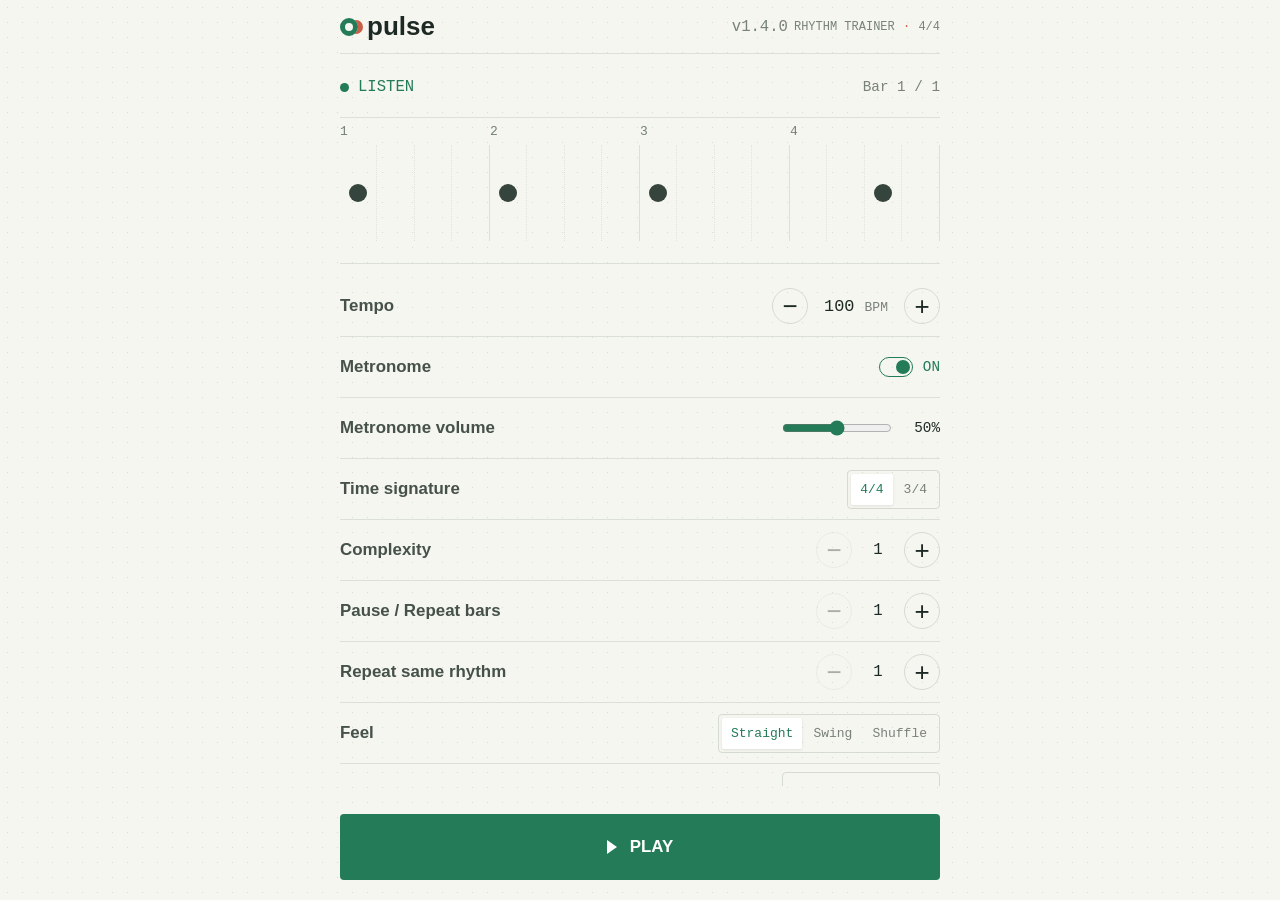
==== commit 25bdde97: "Add files via upload" ====
--- a/htmlSite.html
+++ b/htmlSite.html
@@ -178,6 +178,11 @@
 }
 .setting-label { min-width: 0; color: #45514a; font-size: 16.9px; font-weight: 600; }
 
+.volume-control { display: flex; flex-shrink: 0; gap: 8px; width: 158px; align-items: center; }
+.volume-control input { width: 100%; min-width: 0; height: 44px; margin: 0; accent-color: var(--green); cursor: pointer; }
+.volume-control input:focus-visible { outline: 3px solid #438e6e; outline-offset: 3px; }
+.volume-control output { flex-shrink: 0; width: 40px; text-align: right; font: 14.3px var(--mono); }
+
 .sound-select {
   width: 158px;
   max-width: 55%;
@@ -319,7 +324,7 @@
     <header class="topline">
       <a class="wordmark" href="#" aria-label="Pulse Rhythm Trainer home"><span class="brand-mark" aria-hidden="true"></span>pulse</a>
       <div class="header-details">
-        <span class="app-version" aria-label="Version 1.3.0">v1.3.0</span>
+        <span class="app-version" aria-label="Version 1.4.0">v1.4.0</span>
         <span class="meter-label">RHYTHM TRAINER <span>·</span> <output id="meter-value">4/4</output></span>
       </div>
     </header>
@@ -350,6 +355,13 @@
         <div class="setting-row">
           <span class="setting-label">Metronome</span>
           <button class="toggle" id="metronome-toggle" type="button" aria-pressed="true"><span class="toggle-track" aria-hidden="true"><span></span></span><span id="metronome-value">ON</span></button>
+        </div>
+        <div class="setting-row">
+          <label class="setting-label" for="metronome-volume">Metronome volume</label>
+          <div class="volume-control">
+            <input id="metronome-volume" type="range" min="0" max="100" step="1" value="50" aria-valuetext="50%">
+            <output id="metronome-volume-value" for="metronome-volume">50%</output>
+          </div>
         </div>
         <div class="setting-row">
           <span class="setting-label">Time signature</span>
@@ -417,6 +429,7 @@
   pauseBars: 1,
   repeatCount: 1,
   metronome: true,
+  metronomeVolume: 50,
   playing: false,
   rhythm: [],
 };
@@ -571,7 +584,9 @@
   },
 
   click(time, accented) {
-    this.tone(time, accented ? 1250 : 930, accented ? 0.035 : 0.021, 'sine', 0.045);
+    if (state.metronomeVolume === 0) return;
+    const volume = (accented ? 0.035 : 0.021) * state.metronomeVolume / 50;
+    this.tone(time, accented ? 1250 : 930, volume, 'sine', 0.045);
   },
 
   hit(time, duration) {
@@ -845,6 +860,11 @@
       if (Object.hasOwn(audioEngine.rhythmSounds, sound)) state.rhythmSound = sound;
     });
 
+    document.getElementById('metronome-volume').addEventListener('input', (event) => {
+      state.metronomeVolume = Math.min(100, Math.max(0, Number(event.currentTarget.value)));
+      this.render();
+    });
+
     document.getElementById('metronome-toggle').addEventListener('click', (event) => {
       state.metronome = !state.metronome;
       event.currentTarget.setAttribute('aria-pressed', String(state.metronome));
@@ -872,6 +892,9 @@
   },
 
   render() {
+    document.getElementById('metronome-volume').value = state.metronomeVolume;
+    document.getElementById('metronome-volume-value').textContent = `${state.metronomeVolume}%`;
+    document.getElementById('metronome-volume').setAttribute('aria-valuetext', `${state.metronomeVolume}%`);
     document.getElementById('meter-value').textContent = `${state.beatsPerBar}/4`;
     document.querySelectorAll('[data-meter]').forEach((button) => {
       button.setAttribute('aria-pressed', String(Number(button.dataset.meter) === state.beatsPerBar));
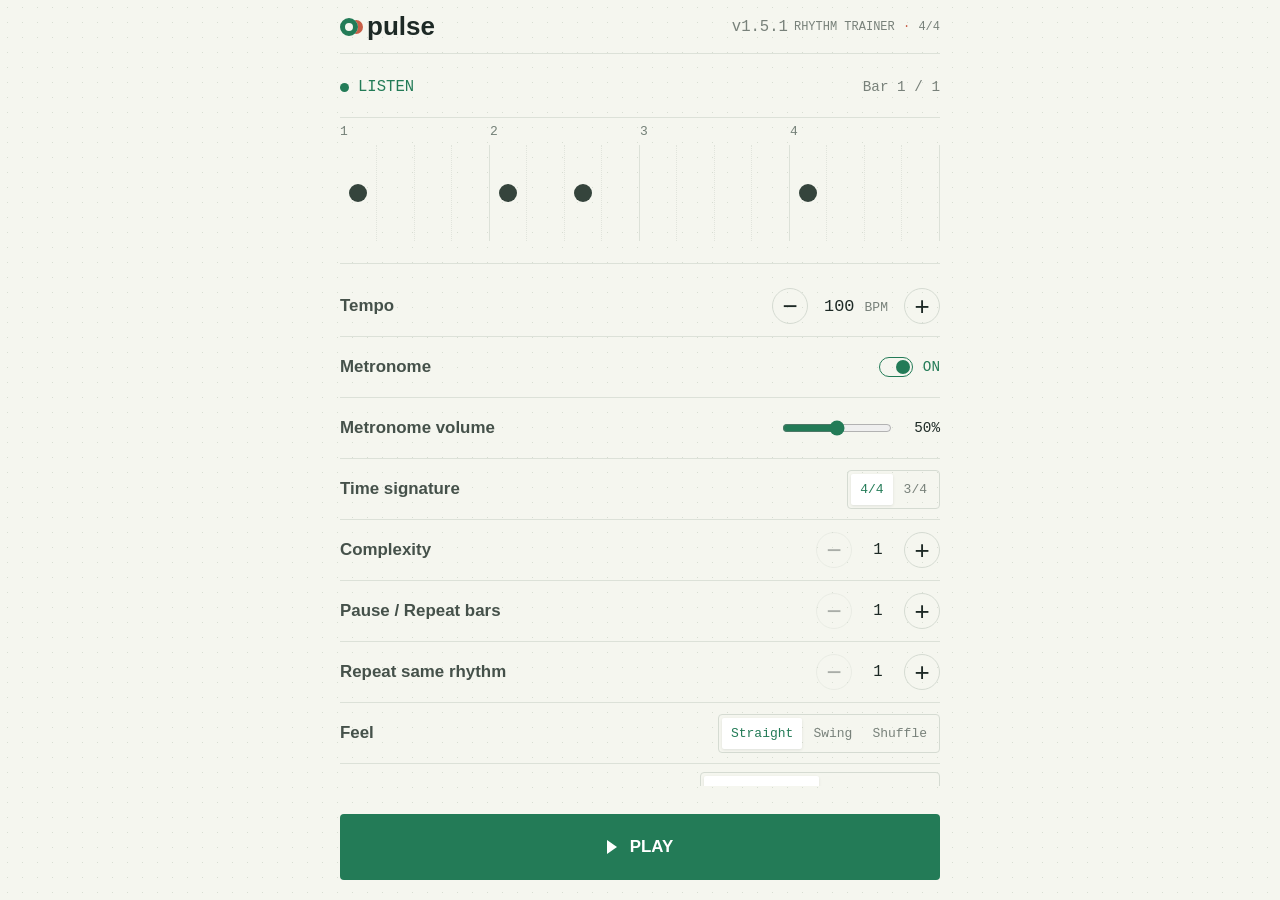
==== commit 837977cf: "Add files via upload" ====
--- a/htmlSite.html
+++ b/htmlSite.html
@@ -183,20 +183,6 @@
 .volume-control input:focus-visible { outline: 3px solid #438e6e; outline-offset: 3px; }
 .volume-control output { flex-shrink: 0; width: 40px; text-align: right; font: 14.3px var(--mono); }
 
-.sound-select {
-  width: 158px;
-  max-width: 55%;
-  min-height: 44px;
-  padding: 8px;
-  border: 1px solid #d5dbd2;
-  border-radius: 4px;
-  background: var(--paper);
-  color: var(--ink);
-  font: 20.8px var(--sans);
-  touch-action: manipulation;
-}
-.sound-select:focus-visible { outline: 3px solid #438e6e; outline-offset: 3px; }
-
 .stepper { display: flex; flex-shrink: 0; align-items: center; gap: 13px; }
 .stepper button {
   display: grid;
@@ -241,6 +227,9 @@
   touch-action: manipulation;
 }
 .feel-control button[aria-pressed="true"] { background: white; color: var(--green); box-shadow: 0 1px 3px #1d29251a; }
+
+.sound-control { display: grid; width: 240px; max-width: 70%; grid-template-columns: repeat(2, minmax(0, 1fr)); }
+.sound-control button { min-width: 0; min-height: 36px; white-space: normal; }
 
 .toggle {
   display: inline-flex;
@@ -324,7 +313,7 @@
     <header class="topline">
       <a class="wordmark" href="#" aria-label="Pulse Rhythm Trainer home"><span class="brand-mark" aria-hidden="true"></span>pulse</a>
       <div class="header-details">
-        <span class="app-version" aria-label="Version 1.4.0">v1.4.0</span>
+        <span class="app-version" aria-label="Version 1.5.1">v1.5.1</span>
         <span class="meter-label">RHYTHM TRAINER <span>·</span> <output id="meter-value">4/4</output></span>
       </div>
     </header>
@@ -403,13 +392,20 @@
           </div>
         </div>
         <div class="setting-row">
-          <label class="setting-label" for="rhythm-sound">Rhythm sound</label>
-          <select class="sound-select" id="rhythm-sound">
-            <option value="warm-knock">Warm Knock</option>
-            <option value="low-pulse">Low Pulse</option>
-            <option value="soft-tone">Soft Tone</option>
-            <option value="original-click">Original Click</option>
-          </select>
+          <span class="setting-label">Rhythm sound</span>
+          <div class="feel-control sound-control" role="group" aria-label="Rhythm sound">
+            <button type="button" data-sound="warm-knock" aria-pressed="true">Warm Knock</button>
+            <button type="button" data-sound="low-pulse" aria-pressed="false">Low Pulse</button>
+            <button type="button" data-sound="soft-tone" aria-pressed="false">Soft Tone</button>
+            <button type="button" data-sound="original-click" aria-pressed="false">Original Click</button>
+          </div>
+        </div>
+        <div class="setting-row">
+          <span class="setting-label">Note length</span>
+          <div class="feel-control" role="group" aria-label="Note length">
+            <button type="button" data-note-length="short" aria-pressed="true">Short</button>
+            <button type="button" data-note-length="sustained" aria-pressed="false">Sustained</button>
+          </div>
         </div>
       </div>
 
@@ -426,6 +422,7 @@
   complexity: 1,
   feel: 'straight',
   rhythmSound: 'warm-knock',
+  noteLength: 'short',
   pauseBars: 1,
   repeatCount: 1,
   metronome: true,
@@ -562,7 +559,7 @@
     return context;
   },
 
-  tone(time, frequency, volume, type, duration) {
+  tone(time, frequency, volume, type, duration, sustained = false) {
     const context = this.context;
     const oscillator = context.createOscillator();
     const gain = context.createGain();
@@ -570,6 +567,7 @@
     oscillator.frequency.setValueAtTime(frequency, time);
     gain.gain.setValueAtTime(0.0001, time);
     gain.gain.exponentialRampToValueAtTime(volume, time + 0.004);
+    if (sustained) gain.gain.setValueAtTime(volume, time + duration - Math.min(0.04, duration * 0.2));
     gain.gain.exponentialRampToValueAtTime(0.0001, time + duration);
     oscillator.connect(gain);
     gain.connect(context.destination);
@@ -591,7 +589,7 @@
 
   hit(time, duration) {
     const sound = this.rhythmSounds[state.rhythmSound] ?? this.rhythmSounds['warm-knock'];
-    this.tone(time, sound.frequency, sound.volume, sound.type, duration);
+    this.tone(time, sound.frequency, sound.volume, sound.type, duration, state.noteLength === 'sustained');
   },
 
   stopAll() {
@@ -664,7 +662,9 @@
         if (event.position < beat || event.position >= beat + 1) continue;
         const eventTime = time + (event.position - beat) * beatDuration;
         event.scheduledAudioTime = eventTime;
-        event.soundDuration = Math.min(0.12, event.duration * beatDuration * 0.8);
+        event.soundDuration = state.noteLength === 'sustained'
+          ? event.duration * beatDuration * 0.95
+          : Math.min(0.12, event.duration * beatDuration * 0.8);
         audioEngine.hit(eventTime, event.soundDuration);
       }
     }
@@ -855,9 +855,19 @@
       });
     });
 
-    document.getElementById('rhythm-sound').addEventListener('change', (event) => {
-      const sound = event.currentTarget.value;
-      if (Object.hasOwn(audioEngine.rhythmSounds, sound)) state.rhythmSound = sound;
+    document.querySelectorAll('[data-note-length]').forEach((button) => {
+      button.addEventListener('click', () => {
+        state.noteLength = button.dataset.noteLength;
+        this.render();
+      });
+    });
+
+    document.querySelectorAll('[data-sound]').forEach((button) => {
+      button.addEventListener('click', () => {
+        const sound = button.dataset.sound;
+        if (Object.hasOwn(audioEngine.rhythmSounds, sound)) state.rhythmSound = sound;
+        this.render();
+      });
     });
 
     document.getElementById('metronome-volume').addEventListener('input', (event) => {
@@ -892,6 +902,9 @@
   },
 
   render() {
+    document.querySelectorAll('[data-note-length]').forEach((button) => {
+      button.setAttribute('aria-pressed', String(button.dataset.noteLength === state.noteLength));
+    });
     document.getElementById('metronome-volume').value = state.metronomeVolume;
     document.getElementById('metronome-volume-value').textContent = `${state.metronomeVolume}%`;
     document.getElementById('metronome-volume').setAttribute('aria-valuetext', `${state.metronomeVolume}%`);
@@ -899,7 +912,9 @@
     document.querySelectorAll('[data-meter]').forEach((button) => {
       button.setAttribute('aria-pressed', String(Number(button.dataset.meter) === state.beatsPerBar));
     });
-    document.getElementById('rhythm-sound').value = state.rhythmSound;
+    document.querySelectorAll('[data-sound]').forEach((button) => {
+      button.setAttribute('aria-pressed', String(button.dataset.sound === state.rhythmSound));
+    });
     document.getElementById('complexity-value').textContent = state.complexity;
     document.getElementById('pause-bars-value').textContent = state.pauseBars;
     document.getElementById('repeat-count-value').textContent = state.repeatCount;
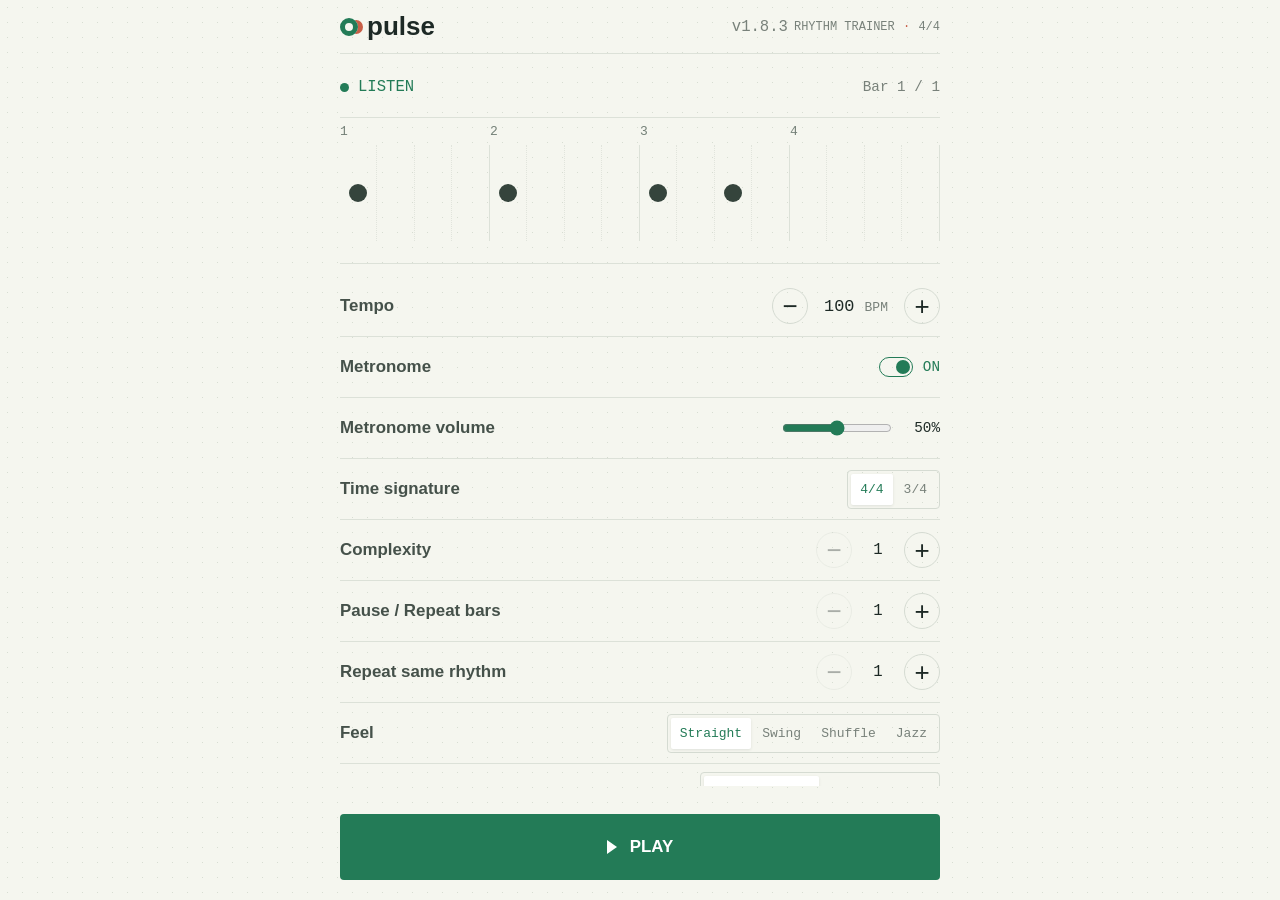
==== commit 2496977c: "Add files via upload" ====
--- a/htmlSite.html
+++ b/htmlSite.html
@@ -313,7 +313,7 @@
     <header class="topline">
       <a class="wordmark" href="#" aria-label="Pulse Rhythm Trainer home"><span class="brand-mark" aria-hidden="true"></span>pulse</a>
       <div class="header-details">
-        <span class="app-version" aria-label="Version 1.5.1">v1.5.1</span>
+        <span class="app-version" aria-label="Version 1.8.3">v1.8.3</span>
         <span class="meter-label">RHYTHM TRAINER <span>·</span> <output id="meter-value">4/4</output></span>
       </div>
     </header>
@@ -389,6 +389,7 @@
             <button type="button" data-feel="straight" aria-pressed="true">Straight</button>
             <button type="button" data-feel="swing" aria-pressed="false">Swing</button>
             <button type="button" data-feel="shuffle" aria-pressed="false">Shuffle</button>
+            <button type="button" data-feel="jazz" aria-pressed="false">Jazz</button>
           </div>
         </div>
         <div class="setting-row">
@@ -431,8 +432,1410 @@
   rhythm: [],
 };
 
+const JAZZ_POSITION_ALPHABET = "0123456789ABCDEFGHIJKLMNOPQRSTUVWXYZabcdefghijklmnopqrstuvwxyz-_";
+const JAZZ_PATTERN_BANK = {
+  3: [
+    "04BKO",
+    "06AJ",
+    "07BJOV",
+    "07CJO",
+    "08BKO",
+    "08CKO",
+    "08CO",
+    "08COV",
+    "0ACJN",
+    "0BDLO",
+    "0BJN",
+    "0CJO",
+    "0CJOV",
+    "0CJOW",
+    "0CKNU",
+    "0CKO",
+    "0CKOY",
+    "0CLO",
+    "0CN",
+    "18CJOX",
+    "19CO",
+    "1CKO",
+    "1DLP",
+    "2DLO",
+    "4BKO",
+    "6AJM",
+    "6BIN",
+    "79C",
+    "7AJL",
+    "7AJLU",
+    "7AJM",
+    "7AJMU",
+    "7AJO",
+    "7BIN",
+    "7BIO",
+    "7BJN",
+    "7BJO",
+    "7BJOV",
+    "7BJOW",
+    "7BKO",
+    "7BMVX",
+    "7BO",
+    "7BOW",
+    "7CJMV",
+    "7CJNV",
+    "7CKO",
+    "7CN",
+    "7CO",
+    "7COV",
+    "8AJM",
+    "8AJMY",
+    "8AJO",
+    "8BJV",
+    "8BKO",
+    "8CJOW",
+    "8CKO",
+    "8CLO",
+    "8CO",
+    "8COW",
+    "9BI",
+    "9BJM",
+    "9CKO",
+    "ACIN",
+    "ACJLN",
+    "ACJM",
+    "ACJN",
+    "ACJO",
+    "ACKN",
+    "AGKO",
+    "AIM",
+    "AJM",
+    "AJN",
+    "AJNY",
+    "AJO",
+    "AJOV",
+    "AKO",
+    "AM",
+    "AN",
+    "BDKO",
+    "BDLNP",
+    "BGOQW",
+    "BIMY",
+    "BIN",
+    "BINV",
+    "BJN",
+    "BJNT",
+    "BJNV",
+    "BJO",
+    "BJOU",
+    "BKO",
+    "BN",
+    "BO",
+    "CGJO",
+    "CGKO",
+    "CIN",
+    "CJM",
+    "CJMO",
+    "CJN",
+    "CJNP",
+    "CJNV",
+    "CJO",
+    "CKMO",
+    "CKN",
+    "CKO",
+    "CKOU",
+    "CKOV",
+    "CKOW",
+    "CKOWY",
+    "CKOY",
+    "CKP",
+    "CLO",
+    "CN",
+    "DKO",
+    "FR",
+    "KS",
+    "NV"
+  ],
+  4: [
+    "02DOa",
+    "035CFHOUadf",
+    "036CFLORUXa",
+    "036CFLORgi",
+    "03CJOQZh",
+    "046",
+    "048CGKOSWj",
+    "04AHJOUag",
+    "04Caj",
+    "05ACHKMSXZe",
+    "05BHNTag",
+    "05CHKOTZf",
+    "05HORTaf",
+    "069CILO",
+    "069CILOUXag",
+    "06ACILO",
+    "06ACIMOU",
+    "06ACINPUYbh",
+    "06ACIO",
+    "06ACIP",
+    "06ACIU",
+    "06ADIO",
+    "06ADJMO",
+    "06BHLQVf",
+    "06BINTZf",
+    "06BINVah",
+    "06BIOUZg",
+    "06BJOUZg",
+    "06BLUag",
+    "06BMUag",
+    "06CEHOZ",
+    "06CHNTae",
+    "06CILNTWZgi",
+    "06CILOUZf",
+    "06CIOTZk",
+    "06CIOTa",
+    "06CIOUXag",
+    "06CIOUXagj",
+    "06CIOUXagk",
+    "06CIOUZ",
+    "06CIOUagj",
+    "06CIOUah",
+    "06CIOVah",
+    "06CIOZ",
+    "06CJNPVah",
+    "06CJOUah",
+    "06HOTaf",
+    "06IOUg",
+    "06IOVg",
+    "06JOVh",
+    "06JPVh",
+    "06LPe",
+    "07BJMXZh",
+    "07BMa",
+    "07BNZh",
+    "07BNb",
+    "07Bah",
+    "07CINUZg",
+    "07CIOUag",
+    "07CJNPUZh",
+    "07CJNVZgk",
+    "07CJO",
+    "07CJOUag",
+    "07CJOVah",
+    "07CJOVahk",
+    "07COj",
+    "07IOVbh",
+    "07IPVh",
+    "07IUg",
+    "07IVh",
+    "07JPVh",
+    "08BJOVai",
+    "08CJNai",
+    "08CKOSVah",
+    "08CKOVah",
+    "08CKOWa",
+    "08CKOWai",
+    "08CKOi",
+    "08CKPZ",
+    "08CKW",
+    "08CNWa",
+    "08CNX",
+    "08COSZ",
+    "08GOai",
+    "08KOZi",
+    "09FISYag",
+    "09FISYagk",
+    "09GISYah",
+    "09GISYbg",
+    "0ACIOah",
+    "0ACJOag",
+    "0ACKMOZ",
+    "0ACKNXa",
+    "0ACKOY",
+    "0ACLOW",
+    "0ACOa",
+    "0ACPbj",
+    "0ADKOYah",
+    "0AGISXagk",
+    "0AGJSXagk",
+    "0AHMYfk",
+    "0AL",
+    "0AZ",
+    "0BDJMOZj",
+    "0BDJMPah",
+    "0BDJOah",
+    "0BDOagj",
+    "0BJNZk",
+    "0BJUa",
+    "0BKO",
+    "0BNPZ",
+    "0BX",
+    "0BZ",
+    "0C",
+    "0CFILj",
+    "0CHMZgj",
+    "0CHNag",
+    "0CIMZf",
+    "0CINYg",
+    "0CIOa",
+    "0CJLOai",
+    "0CJMOahk",
+    "0CJMPah",
+    "0CJNUZ",
+    "0CJNUZk",
+    "0CJNWa",
+    "0CJNX",
+    "0CJNYai",
+    "0CJNZh",
+    "0CJNZi",
+    "0CJOYh",
+    "0CJOYi",
+    "0CJOZg",
+    "0CJOah",
+    "0CJPai",
+    "0CKMOWai",
+    "0CKMOZi",
+    "0CKMOai",
+    "0CKNZgk",
+    "0CKNZh",
+    "0CKNZi",
+    "0CKNai",
+    "0CKNaik",
+    "0CKNaj",
+    "0CKO",
+    "0CKOVa",
+    "0CKOWai",
+    "0CKOZf",
+    "0CKOZh",
+    "0CKOZhk",
+    "0CKOZi",
+    "0CKOZik",
+    "0CKOa",
+    "0CKOah",
+    "0CKOai",
+    "0CKOaik",
+    "0CKOaj",
+    "0CKPUah",
+    "0CKPXag",
+    "0CKPYh",
+    "0CKPZbh",
+    "0CKPZbi",
+    "0CKPah",
+    "0CKWi",
+    "0CLOYagj",
+    "0CLOZi",
+    "0CLOa",
+    "0CLOai",
+    "0CLOaj",
+    "0CLPai",
+    "0CLPak",
+    "0CLPbj",
+    "0CLa",
+    "0CLb",
+    "0CMYj",
+    "0CN",
+    "0CNPah",
+    "0CNY",
+    "0CNZ",
+    "0CNa",
+    "0CNak",
+    "0COXa",
+    "0COZ",
+    "0COa",
+    "0COai",
+    "0COaj",
+    "0COe",
+    "0CPaj",
+    "0CZ",
+    "0Ca",
+    "0Cah",
+    "0Ck",
+    "0DIKNTZfi",
+    "0DJOZg",
+    "0DKOZ",
+    "0DKOg",
+    "0DLORacik",
+    "0DLOai",
+    "0DMPb",
+    "0DMPbk",
+    "0DPa",
+    "0DPc",
+    "0DPh",
+    "0DUk",
+    "0FVag",
+    "0KO",
+    "0N",
+    "0O",
+    "0Oa",
+    "0d",
+    "0k",
+    "1479CILNUbd",
+    "149FLSYag",
+    "14AGLRXag",
+    "14AGMRYag",
+    "16ACIO",
+    "16ACIUY",
+    "16CIKNTfk",
+    "16CIKOUY",
+    "16CIOUZg",
+    "16DIUg",
+    "17ADIPU",
+    "17AP",
+    "17CJNPVZg",
+    "17CJOVag",
+    "17CJOVah",
+    "17CJPVg",
+    "17IPVh",
+    "17JPVh",
+    "17JVh",
+    "18BKOVZg",
+    "18BMY",
+    "18CIOWa",
+    "18CKOWZi",
+    "18CLUd",
+    "18CMRVZd",
+    "18CNZ",
+    "18COa",
+    "18CWYh",
+    "18DJOah",
+    "18DKNVZgk",
+    "19",
+    "19CJLPbi",
+    "19CKNai",
+    "19COZ",
+    "19DOai",
+    "19GIRXag",
+    "19JW",
+    "19bd",
+    "1ACKOah",
+    "1ACLPXa",
+    "1ADJLOXagj",
+    "1AGISYag",
+    "1AGISYbgk",
+    "1AMYk",
+    "1B",
+    "1BDIMOZbh",
+    "1BDJMOafk",
+    "1BDJMOak",
+    "1BDJNPZbhk",
+    "1BDJOah",
+    "1BDJPVah",
+    "1BJO",
+    "1BPZ",
+    "1CELNQai",
+    "1CIKOZgk",
+    "1CJMPah",
+    "1CJNPZbhk",
+    "1CJNPah",
+    "1CJNVZdh",
+    "1CJNWZ",
+    "1CJNai",
+    "1CJOaf",
+    "1CJPZbg",
+    "1CJPai",
+    "1CJRZ",
+    "1CKNai",
+    "1CKO",
+    "1CKOVZdh",
+    "1CKOWZ",
+    "1CKOXZi",
+    "1CKOZ",
+    "1CKOZi",
+    "1CKOa",
+    "1CKOagi",
+    "1CKOai",
+    "1CLOai",
+    "1CLOaj",
+    "1CLPVaei",
+    "1CLPY",
+    "1CLPaj",
+    "1CLPak",
+    "1CLQY",
+    "1CNPb",
+    "1CNXj",
+    "1COWa",
+    "1COa",
+    "1CPZ",
+    "1DKOQbi",
+    "1DKOai",
+    "1DKOak",
+    "1DKPWa",
+    "1DKPaci",
+    "1DLOa",
+    "1DLOai",
+    "1DPa",
+    "1HX",
+    "1JXah",
+    "1a",
+    "1ah",
+    "248BEIKOQU",
+    "258BHKNSUXf",
+    "258HKNfi",
+    "25BEHKNTWZf",
+    "25BEHLNTfk",
+    "25BEHNTWZfi",
+    "25BEHOTadg",
+    "25BHKMTZdf",
+    "25BHKNTWagj",
+    "25BHNQTZcf",
+    "25CEHLOQTgj",
+    "25CEHNQTadg",
+    "25CEILOQTfi",
+    "25CFHOQTadg",
+    "25CFHORUg",
+    "25CFILORUgi",
+    "25CFILRUZc",
+    "25NWZf",
+    "25O",
+    "26AFJNRVZdh",
+    "26AGJORVZdh",
+    "28COe",
+    "29DPah",
+    "2AHQYh",
+    "2CJOag",
+    "2DKOVa",
+    "2DLP",
+    "2IX",
+    "358BEHKj",
+    "358BENQTZei",
+    "359BEILORi",
+    "359FILORUgj",
+    "35CEHNTYeik",
+    "35CEHORTacf",
+    "35CFILORUgj",
+    "35CFILVYdgk",
+    "35EYk",
+    "368BEHKM",
+    "368FKORUXad",
+    "369BFILSUg",
+    "369CFWZcj",
+    "369HLNTf",
+    "36BEHKj",
+    "36C",
+    "36CFIORUadg",
+    "36CFIORUag",
+    "37AINRZh",
+    "37BFJNRVYd",
+    "37BFJNRVZ",
+    "37BFKOSaei",
+    "37CGJORVaei",
+    "38CGJOWadh",
+    "38CGPWa",
+    "38FJNSVYdgk",
+    "38Weg",
+    "39BILORUgj",
+    "39EHKNRUgj",
+    "3BFNi",
+    "3BKOSai",
+    "3BNPWa",
+    "3CKOah",
+    "3COWa",
+    "3Fk",
+    "3Oa",
+    "3PTW",
+    "46BHOSUafj",
+    "47AGKNSWZf",
+    "48AGJMSVYek",
+    "48AGKMSVYei",
+    "48BGKNSWZei",
+    "48BHKNQTZcf",
+    "48BHKNTWZfi",
+    "49BGKMSWYfj",
+    "49CFIWad",
+    "4AGLSYek",
+    "4AGMSY",
+    "4AGMSYaej",
+    "4AGMSYdk",
+    "4AGMSZf",
+    "4AHKSe",
+    "4AHf",
+    "4BGMQSZcf",
+    "4BGMSYfj",
+    "4BHKNTWZfi",
+    "4BHNTXagj",
+    "4BHTYaf",
+    "4BINUZgk",
+    "4CHLTXZf",
+    "4CILNTcfk",
+    "4CZ",
+    "4EHQTZfi",
+    "4GMSYe",
+    "4GRbd",
+    "4HOTXaf",
+    "58AHKNTWYei",
+    "58AHKNTWZfi",
+    "58BEHNRTWZf",
+    "58BFHORUXaf",
+    "58BGKNSWZei",
+    "58BGKNSWZfi",
+    "58BGe",
+    "58BHKMQTYcf",
+    "58BHKNTWYfi",
+    "58BHKNTWZf",
+    "58BHKNTWZfi",
+    "58BHKNTXZf",
+    "58BHKNTXZfi",
+    "58BHKOUXafj",
+    "58BHLNTXZf",
+    "58BHLNTZfj",
+    "58BHLOTWZfi",
+    "58BHLOUXagj",
+    "58BHNTWZf",
+    "58BHNTZcf",
+    "58BHQTZf",
+    "58BHQVXbk",
+    "58CHKNSWZf",
+    "58CHKNTXagj",
+    "58CHLOTWZf",
+    "58CHLOTWZfi",
+    "58CHN",
+    "58CHNRTWZf",
+    "59BFHORUXag",
+    "59BGKOTWZgi",
+    "59BHKNTWZfk",
+    "59BHKNTXagj",
+    "59BHLOTXafj",
+    "59BHNSe",
+    "59BHNTWZf",
+    "59Bfi",
+    "59CFNSXZcf",
+    "59CHKNTWZfi",
+    "59CHKNTWZfj",
+    "59CHKOTWZfi",
+    "59CHLNTXafj",
+    "59CHLOTWZfi",
+    "59CHLOTWagj",
+    "59CHLOTXZej",
+    "59CHLOTXZfj",
+    "59CHLOTXZgj",
+    "59CHLOTXafj",
+    "59CHLOUXagk",
+    "59CILOTWZgi",
+    "59CILOTXafi",
+    "59CILOUXagj",
+    "59CIOTf",
+    "5AGKMTYeik",
+    "5AGKMTZfik",
+    "5AH",
+    "5AHKMTZfj",
+    "5AHKNTWafi",
+    "5AHLNTZfi",
+    "5AHNTag",
+    "5AHNUYb",
+    "5AHTZg",
+    "5AHZ",
+    "5AITZg",
+    "5AIUZg",
+    "5AMUag",
+    "5BDNZ",
+    "5BEHMSWYf",
+    "5BEHOc",
+    "5BGKNTZc",
+    "5BHKNSYeik",
+    "5BHKNTWZcfk",
+    "5BHKNTZfi",
+    "5BHKOTXafi",
+    "5BHKOTXafj",
+    "5BHLNTZfj",
+    "5BHLOTWZf",
+    "5BHMSe",
+    "5BHNTWZcfh",
+    "5BHNTZf",
+    "5BHNTZfik",
+    "5BHNTZfj",
+    "5BHNTZg",
+    "5BHNTZgj",
+    "5BHNUZg",
+    "5BHOTZfj",
+    "5BHOUZ",
+    "5BHOa",
+    "5BHTZf",
+    "5BHY",
+    "5BILOTagj",
+    "5BINTZf",
+    "5BIOUXag",
+    "5BITY",
+    "5BITYg",
+    "5BIUZf",
+    "5BIUZg",
+    "5BIZk",
+    "5BNa",
+    "5BQSY",
+    "5CHKMSYfik",
+    "5CHKNTZfi",
+    "5CHKOTXagj",
+    "5CHNTZf",
+    "5CHOTWZf",
+    "5CHOZ",
+    "5CILOTZg",
+    "5CIOTXagj",
+    "5CIOUXak",
+    "5CIOUag",
+    "5CNZ",
+    "5CNZk",
+    "5COa",
+    "5DGQTYek",
+    "5DHNb",
+    "5EHNTZf",
+    "5GMSYf",
+    "5GSYe",
+    "5GSfj",
+    "5HKNTXaf",
+    "5HNUYj",
+    "5HOTXag",
+    "5HT",
+    "5HTZf",
+    "5HTZfj",
+    "5HTg",
+    "5HUZg",
+    "5INSZf",
+    "5INTWZf",
+    "5INTZf",
+    "5INUZf",
+    "5INUagk",
+    "5IOUY",
+    "5ITYaf",
+    "5ITZg",
+    "5IUg",
+    "5Pk",
+    "5TYfi",
+    "5Zg",
+    "5c",
+    "68BH",
+    "68BIUaf",
+    "68CILOTWZfj",
+    "69CHKNQTZcf",
+    "69CHLOTWafi",
+    "69CHLOTWagj",
+    "69CHLOTXZd",
+    "69CHLOTXafj",
+    "69CILNTXZfi",
+    "69CILOTXafj",
+    "69CILOUXagj",
+    "69CILOUYagj",
+    "69CIOUZf",
+    "69HORUWagj",
+    "69Ja",
+    "6ACIMOU",
+    "6ACINPVagj",
+    "6ACIP",
+    "6ACJMOVYagk",
+    "6AH",
+    "6AHMQUYdgk",
+    "6AHTfk",
+    "6AIMUZ",
+    "6AJNah",
+    "6AMTYek",
+    "6AMVZh",
+    "6BDOg",
+    "6BFJORXZi",
+    "6BHLNTYfj",
+    "6BHMTYf",
+    "6BHOTf",
+    "6BHOUWagj",
+    "6BHTck",
+    "6BIMTYf",
+    "6BINPUZg",
+    "6BINTZf",
+    "6BINTZg",
+    "6BINUag",
+    "6BINUah",
+    "6BINVZh",
+    "6BIOTZg",
+    "6BIOUXa",
+    "6BIOUYf",
+    "6BIOUZ",
+    "6BIOUZf",
+    "6BIOUZg",
+    "6BIOUZh",
+    "6BIOUZk",
+    "6BIPUZ",
+    "6BIPUag",
+    "6BITZg",
+    "6BIUZ",
+    "6BIUZg",
+    "6BIUZh",
+    "6BIa",
+    "6BJNZi",
+    "6BJOah",
+    "6BJUZg",
+    "6BLNYg",
+    "6BMRYej",
+    "6BNYahk",
+    "6BNYaj",
+    "6BOVh",
+    "6BVZg",
+    "6CFIKNTXZdf",
+    "6CHJ",
+    "6CHLORUadg",
+    "6CHLOYcfk",
+    "6CHOTXagj",
+    "6CHOTaf",
+    "6CIKOTWagj",
+    "6CILNSYfi",
+    "6CILOUZfi",
+    "6CILOUafi",
+    "6CIMTYc",
+    "6CINTag",
+    "6CINUZg",
+    "6CINZ",
+    "6CIOTWZfi",
+    "6CIOTXagj",
+    "6CIOUXagj",
+    "6CIOUYg",
+    "6CIOUZ",
+    "6CIOUZf",
+    "6CIOUZg",
+    "6CIOUag",
+    "6CIOUg",
+    "6CIOVah",
+    "6CIOYag",
+    "6CIPUa",
+    "6CIPUag",
+    "6CIUZg",
+    "6CIUaf",
+    "6CIUag",
+    "6CJNPVag",
+    "6CJNVagk",
+    "6CJNVah",
+    "6CJNa",
+    "6CJOVah",
+    "6CMOZfk",
+    "6COa",
+    "6COaj",
+    "6DOa",
+    "6FHLOUf",
+    "6FOag",
+    "6GUah",
+    "6I",
+    "6ILOUe",
+    "6INk",
+    "6ITf",
+    "6ITg",
+    "6IUZg",
+    "6IUf",
+    "6JNWa",
+    "6JPVh",
+    "6JVh",
+    "6Oa",
+    "6Q",
+    "6TWZcf",
+    "6Uf",
+    "6Ug",
+    "6V",
+    "6Z",
+    "6Zh",
+    "79BILY",
+    "7ACFJNWaeh",
+    "7AJMZ",
+    "7ANZ",
+    "7AVZh",
+    "7BEJNVZdh",
+    "7BFLVag",
+    "7BIUZg",
+    "7BJMah",
+    "7BJNUZ",
+    "7BJNVZ",
+    "7BJNWah",
+    "7BJNYh",
+    "7BJNZ",
+    "7BJNZg",
+    "7BJOVah",
+    "7BJV",
+    "7BMYi",
+    "7BMZ",
+    "7BNTZj",
+    "7BNVZg",
+    "7BNZ",
+    "7BNZh",
+    "7BNai",
+    "7BOUZg",
+    "7BYg",
+    "7Bai",
+    "7C",
+    "7CFJOXZi",
+    "7CIUZ",
+    "7CIUa",
+    "7CJNVa",
+    "7CJNVah",
+    "7CJNZg",
+    "7CJOUag",
+    "7CKOWb",
+    "7CKOah",
+    "7COVZi",
+    "7COVg",
+    "7COa",
+    "7FJOVZdh",
+    "7GNacj",
+    "7Gi",
+    "7JPVg",
+    "7MUY",
+    "7S",
+    "7U",
+    "7V",
+    "7W",
+    "7We",
+    "7X",
+    "7Xai",
+    "7h",
+    "8AGMZ",
+    "8BINXZh",
+    "8BIV",
+    "8BJNVa",
+    "8BJNai",
+    "8BLNXaj",
+    "8BNWZg",
+    "8BWZ",
+    "8BZj",
+    "8CGKORVa",
+    "8CGLPTXbf",
+    "8CKOVZ",
+    "8CKOah",
+    "8CNZ",
+    "8COVah",
+    "8COXaj",
+    "8COZ",
+    "8COai",
+    "8COaj",
+    "8DJUa",
+    "8DKW",
+    "8HPai",
+    "8JT",
+    "8LVk",
+    "8Lh",
+    "8Paj",
+    "8Sg",
+    "8T",
+    "8U",
+    "8V",
+    "8W",
+    "8X",
+    "8h",
+    "9BHLX",
+    "9BILNYah",
+    "9BIMXZh",
+    "9BINYh",
+    "9BJNV",
+    "9BJNVZh",
+    "9BJNWZh",
+    "9BJNZi",
+    "9BJOaj",
+    "9BKNYai",
+    "9BKNai",
+    "9BKOXZ",
+    "9BNY",
+    "9BNZ",
+    "9Ba",
+    "9CITk",
+    "9CJNVZi",
+    "9CJNVai",
+    "9CJV",
+    "9CKNWZi",
+    "9CKOVZi",
+    "9CKOWZ",
+    "9CNXZ",
+    "9COYai",
+    "9DPai",
+    "9INXg",
+    "9IXZgk",
+    "9JNV",
+    "9JNYh",
+    "9JOYah",
+    "9KYk",
+    "9LW",
+    "9LYfk",
+    "9Mj",
+    "9T",
+    "9U",
+    "9Ug",
+    "9V",
+    "9VZ",
+    "9Vh",
+    "9W",
+    "9X",
+    "9Y",
+    "9Ya",
+    "9Zh",
+    "9ah",
+    "9g",
+    "ACILNZf",
+    "ACIN",
+    "ACJMOZi",
+    "ACJMT",
+    "ACJN",
+    "ACJNVZ",
+    "ACJNW",
+    "ACJNYh",
+    "ACKNX",
+    "ACKNYah",
+    "ACKNa",
+    "ACKNaj",
+    "ACKOVah",
+    "ACKOXai",
+    "ACKOYai",
+    "ACKOa",
+    "ACLOWh",
+    "ACLYk",
+    "ACNYa",
+    "ACNYai",
+    "ACOYa",
+    "ADLPYbj",
+    "AGMXgi",
+    "AHLNYi",
+    "AHMTa",
+    "AHMYak",
+    "AHMZfk",
+    "AHXZg",
+    "AIMYf",
+    "AIMZ",
+    "AIMZgk",
+    "AIMZh",
+    "AIMagk",
+    "AINPYgk",
+    "AINTZ",
+    "AINVZ",
+    "AINYi",
+    "AINYk",
+    "AINZi",
+    "AJMYg",
+    "AJMZh",
+    "AJN",
+    "AJNUZ",
+    "AJNUZdh",
+    "AJNXZ",
+    "AJNXZi",
+    "AJNYa",
+    "AJNYai",
+    "AJNYg",
+    "AJNYgk",
+    "AJNYh",
+    "AJNYi",
+    "AJNa",
+    "AJNah",
+    "AJNai",
+    "AJNaj",
+    "AJOYh",
+    "AJPYaj",
+    "AKNXZ",
+    "AKNYai",
+    "AKNZ",
+    "AKNZi",
+    "AKOWZ",
+    "AKOai",
+    "AKXi",
+    "AKZk",
+    "AKa",
+    "ALNTYk",
+    "ALNYk",
+    "ALNafj",
+    "ALX",
+    "ALXk",
+    "AM",
+    "AMTYk",
+    "AMUZg",
+    "AMXZ",
+    "AMXj",
+    "AMY",
+    "AMYhk",
+    "AMYj",
+    "AMYk",
+    "AMZ",
+    "AMZh",
+    "AMZj",
+    "AMZk",
+    "ANWa",
+    "ANY",
+    "ANYa",
+    "ANYh",
+    "ANZ",
+    "ANZh",
+    "ANaj",
+    "AO",
+    "AOYfk",
+    "AR",
+    "ATZ",
+    "AU",
+    "AUah",
+    "AUk",
+    "AV",
+    "AW",
+    "AX",
+    "AY",
+    "AZ",
+    "Aah",
+    "BDJN",
+    "BDKNWZh",
+    "BDKOai",
+    "BDKOi",
+    "BDLOZbj",
+    "BDLOaj",
+    "BDPaj",
+    "BDa",
+    "BFJNZi",
+    "BGJMZei",
+    "BGNZ",
+    "BGOa",
+    "BHLNYi",
+    "BHM",
+    "BHMYfk",
+    "BHOZe",
+    "BIMOYgk",
+    "BIMOYhk",
+    "BIMOag",
+    "BIMY",
+    "BIMZk",
+    "BINUZgk",
+    "BINVdh",
+    "BINYak",
+    "BINYg",
+    "BINZg",
+    "BINZi",
+    "BINa",
+    "BINi",
+    "BJLOah",
+    "BJMYai",
+    "BJMYh",
+    "BJMYk",
+    "BJNVYk",
+    "BJNVZh",
+    "BJNVa",
+    "BJNVah",
+    "BJNXZgk",
+    "BJNYah",
+    "BJNYgk",
+    "BJNYh",
+    "BJNZ",
+    "BJNZg",
+    "BJNZhj",
+    "BJNZhk",
+    "BJNZi",
+    "BJNZk",
+    "BJNa",
+    "BJNah",
+    "BJNai",
+    "BJORUZh",
+    "BJOVZi",
+    "BJOYi",
+    "BJOZh",
+    "BJOZi",
+    "BJOZik",
+    "BJOa",
+    "BJOah",
+    "BJOai",
+    "BJSVai",
+    "BJUYg",
+    "BJa",
+    "BK",
+    "BKMOZi",
+    "BKMZj",
+    "BKMai",
+    "BKMaj",
+    "BKNX",
+    "BKNZh",
+    "BKNZi",
+    "BKNah",
+    "BKNai",
+    "BKO",
+    "BKOVZh",
+    "BKOWai",
+    "BKOYa",
+    "BKOZ",
+    "BKOZg",
+    "BKOZh",
+    "BKOa",
+    "BKOah",
+    "BKOai",
+    "BKOaik",
+    "BKOaj",
+    "BKOi",
+    "BKSa",
+    "BKVZi",
+    "BKai",
+    "BKaj",
+    "BLNYk",
+    "BLO",
+    "BLOZj",
+    "BLOZk",
+    "BLOai",
+    "BLOaj",
+    "BLZ",
+    "BMOZg",
+    "BMY",
+    "BMYk",
+    "BMZ",
+    "BMZik",
+    "BMa",
+    "BNUY",
+    "BNVYhk",
+    "BNVag",
+    "BNWZ",
+    "BNXk",
+    "BNY",
+    "BNYagk",
+    "BNYj",
+    "BNZ",
+    "BNZhk",
+    "BNa",
+    "BNaj",
+    "BOZh",
+    "BOZi",
+    "BOa",
+    "BOe",
+    "BPUah",
+    "BPa",
+    "BTZ",
+    "BU",
+    "BW",
+    "BWa",
+    "BWg",
+    "BX",
+    "BXk",
+    "BY",
+    "BYk",
+    "BZ",
+    "BZh",
+    "BZj",
+    "BZk",
+    "Ba",
+    "CGKNYehk",
+    "CGKOa",
+    "CGMZ",
+    "CHKNYgk",
+    "CHKOai",
+    "CHKOaj",
+    "CHNag",
+    "CIKOZh",
+    "CINYfk",
+    "CINZh",
+    "CIOag",
+    "CIOagk",
+    "CIOah",
+    "CJMOa",
+    "CJMOahk",
+    "CJMY",
+    "CJNUZdh",
+    "CJNVZdi",
+    "CJNVadi",
+    "CJNVdh",
+    "CJNVh",
+    "CJNW",
+    "CJNWa",
+    "CJNYh",
+    "CJNZ",
+    "CJNZg",
+    "CJNZh",
+    "CJNZi",
+    "CJNZk",
+    "CJNa",
+    "CJNah",
+    "CJNg",
+    "CJNi",
+    "CJO",
+    "CJOWZ",
+    "CJOWai",
+    "CJOXai",
+    "CJOYgk",
+    "CJOYh",
+    "CJOYhk",
+    "CJOZbhk",
+    "CJOZg",
+    "CJOZh",
+    "CJOa",
+    "CJOag",
+    "CJOah",
+    "CJOai",
+    "CJOak",
+    "CJOg",
+    "CJOhk",
+    "CJOi",
+    "CK",
+    "CKMOWai",
+    "CKMOZk",
+    "CKMOa",
+    "CKMZhk",
+    "CKMa",
+    "CKMaj",
+    "CKNPYgk",
+    "CKNUZh",
+    "CKNV",
+    "CKNYh",
+    "CKNYi",
+    "CKNZh",
+    "CKNZi",
+    "CKNZj",
+    "CKNa",
+    "CKNagi",
+    "CKNai",
+    "CKNaj",
+    "CKO",
+    "CKORai",
+    "CKOVYk",
+    "CKOVai",
+    "CKOVdh",
+    "CKOW",
+    "CKOWZhk",
+    "CKOWa",
+    "CKOWai",
+    "CKOWh",
+    "CKOX",
+    "CKOXa",
+    "CKOXah",
+    "CKOY",
+    "CKOYa",
+    "CKOYai",
+    "CKOZ",
+    "CKOZcf",
+    "CKOZh",
+    "CKOZi",
+    "CKOZik",
+    "CKOZj",
+    "CKOa",
+    "CKOah",
+    "CKOai",
+    "CKOaik",
+    "CKOaj",
+    "CKOb",
+    "CKOi",
+    "CKP",
+    "CKPWafi",
+    "CKVY",
+    "CKYh",
+    "CKZi",
+    "CKai",
+    "CLNPai",
+    "CLNai",
+    "CLNaj",
+    "CLNak",
+    "CLO",
+    "CLOTYi",
+    "CLOWi",
+    "CLOXaik",
+    "CLOYai",
+    "CLOZ",
+    "CLOZbi",
+    "CLOZi",
+    "CLOZj",
+    "CLOa",
+    "CLOafj",
+    "CLOai",
+    "CLOaik",
+    "CLOaj",
+    "CLPUaj",
+    "CLPai",
+    "CLPaj",
+    "CLPbj",
+    "CLZi",
+    "CLai",
+    "CLb",
+    "CLbj",
+    "CMOa",
+    "CMOaj",
+    "CMOak",
+    "CMPak",
+    "CMVZh",
+    "CMYahk",
+    "CMZi",
+    "CN",
+    "CNVZ",
+    "CNVa",
+    "CNXZ",
+    "CNY",
+    "CNYf",
+    "CNYk",
+    "CNZ",
+    "CNZi",
+    "CNa",
+    "CNai",
+    "CNaj",
+    "COQVa",
+    "COTZ",
+    "COTZf",
+    "COVa",
+    "COWa",
+    "COWai",
+    "COXa",
+    "COYa",
+    "COZ",
+    "COZh",
+    "COa",
+    "COaf",
+    "COah",
+    "COai",
+    "COaj",
+    "COak",
+    "COb",
+    "CT",
+    "CU",
+    "CUZg",
+    "CUa",
+    "CX",
+    "CY",
+    "CZ",
+    "Ca",
+    "Cb",
+    "Cej",
+    "DKOa",
+    "DLOaj",
+    "DLOk",
+    "DMOaj",
+    "Da",
+    "Db",
+    "Dc",
+    "FLOU",
+    "GI",
+    "HNUZek",
+    "HQZ",
+    "HRUZc",
+    "HTf",
+    "ITe",
+    "IUZ",
+    "IXj",
+    "IZ",
+    "JOZgk",
+    "JOa",
+    "JOahk",
+    "Jk",
+    "KMQT",
+    "KOa",
+    "KOah",
+    "KOg",
+    "KPVagk",
+    "KPWi",
+    "KV",
+    "MW",
+    "MY",
+    "Mk",
+    "NY",
+    "Nk",
+    "Pa",
+    "VYbg",
+    "Vh",
+    "Xck",
+    "Yai",
+    "ah"
+  ],
+};
+
 const rhythmGenerator = {
+  lastJazzPattern: { 3: null, 4: null },
+
   generate(level, feel, beatsPerBar = state.beatsPerBar) {
+    if (feel === 'jazz') {
+      const densityBands = beatsPerBar === 3 ? [[2,3],[3,4],[4,4],[4,5],[5,6]] : [[4,6],[5,7],[6,8],[7,10],[9,11]];
+      const [minimum, maximum] = densityBands[level - 1] ?? densityBands[0];
+      const pool = JAZZ_PATTERN_BANK[beatsPerBar] ?? [];
+      const candidates = pool.filter((pattern) => pattern.length >= minimum && pattern.length <= maximum);
+      const fresh = candidates.filter((pattern) => pattern !== this.lastJazzPattern[beatsPerBar]);
+      const choices = fresh.length ? fresh : candidates;
+      const encodedPattern = choices[Math.floor(Math.random() * choices.length)];
+      this.lastJazzPattern[beatsPerBar] = encodedPattern;
+      const positions = Array.from(encodedPattern, (code) => JAZZ_POSITION_ALPHABET.indexOf(code) / 12);
+      return positions.map((position, index) => {
+        const nextPosition = positions[index + 1] ?? beatsPerBar;
+        return {
+          position,
+          duration: Math.min(1, nextPosition - position),
+          scheduledAudioTime: null,
+          soundDuration: 0,
+        };
+      });
+    }
+
     const hits = new Array(beatsPerBar * 4).fill(false);
     const chance = (value) => Math.random() < value;
 
@@ -578,12 +1981,13 @@
     }, { once: true });
     this.activeSources.add(oscillator);
     oscillator.start(time);
-    oscillator.stop(time + duration + 0.01);
+    oscillator.stop(time + duration);
   },
 
   click(time, accented) {
     if (state.metronomeVolume === 0) return;
-    const volume = (accented ? 0.035 : 0.021) * state.metronomeVolume / 50;
+    const decibels = (state.metronomeVolume - 50) * (state.metronomeVolume <= 50 ? 0.8 : 0.36);
+    const volume = (accented ? 0.035 : 0.021) * Math.pow(10, decibels / 20);
     this.tone(time, accented ? 1250 : 930, volume, 'sine', 0.045);
   },
 
@@ -661,10 +2065,16 @@
       for (const event of segment.rhythm) {
         if (event.position < beat || event.position >= beat + 1) continue;
         const eventTime = time + (event.position - beat) * beatDuration;
+        const jazzGate = state.feel === 'jazz';
+        const eventInterval = event.duration * beatDuration;
+        const jazzMaximumDuration = eventInterval - (jazzGate ? 0.012 : 0);
+        const gateRatio = state.noteLength === 'sustained'
+          ? jazzGate ? 0.72 : 0.85
+          : jazzGate ? 0.55 : 0.8;
         event.scheduledAudioTime = eventTime;
         event.soundDuration = state.noteLength === 'sustained'
-          ? event.duration * beatDuration * 0.95
-          : Math.min(0.12, event.duration * beatDuration * 0.8);
+          ? Math.min(eventInterval * gateRatio, jazzMaximumDuration)
+          : Math.min(0.12, eventInterval * gateRatio, jazzMaximumDuration);
         audioEngine.hit(eventTime, event.soundDuration);
       }
     }
